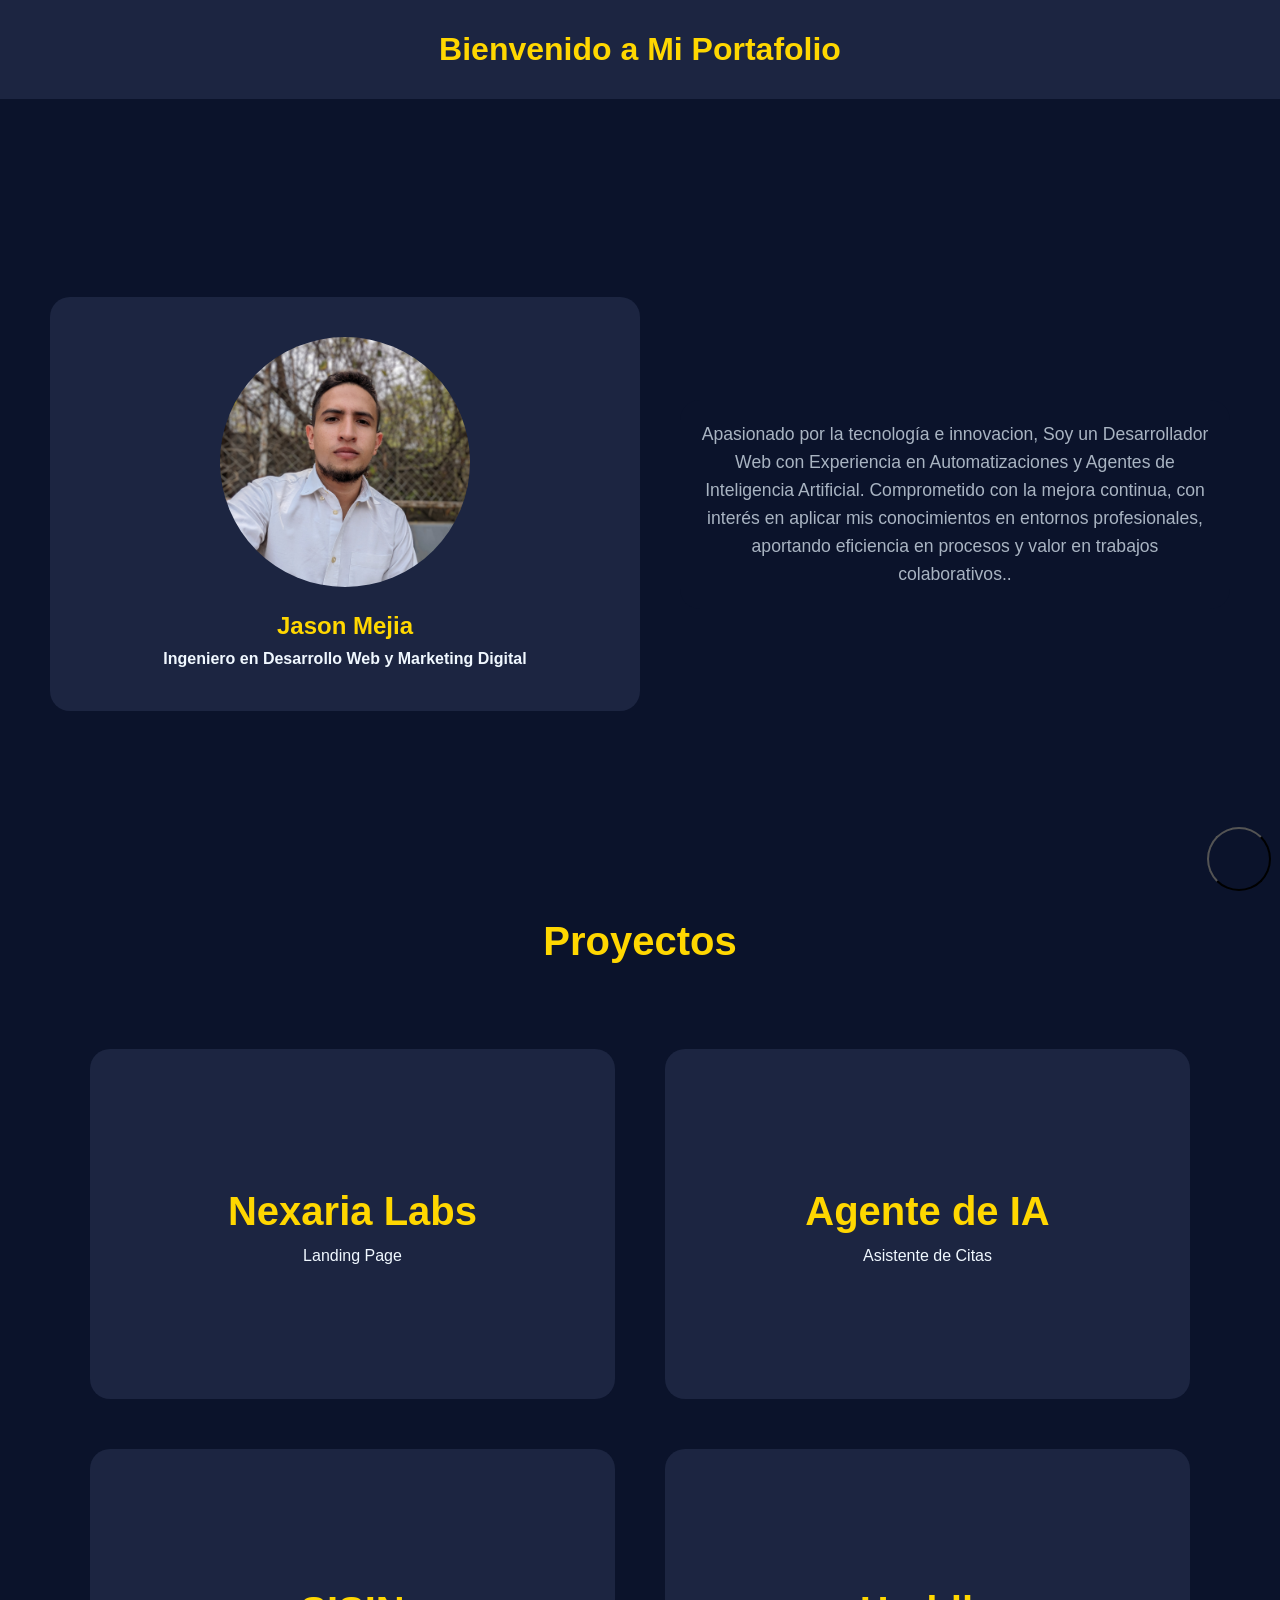
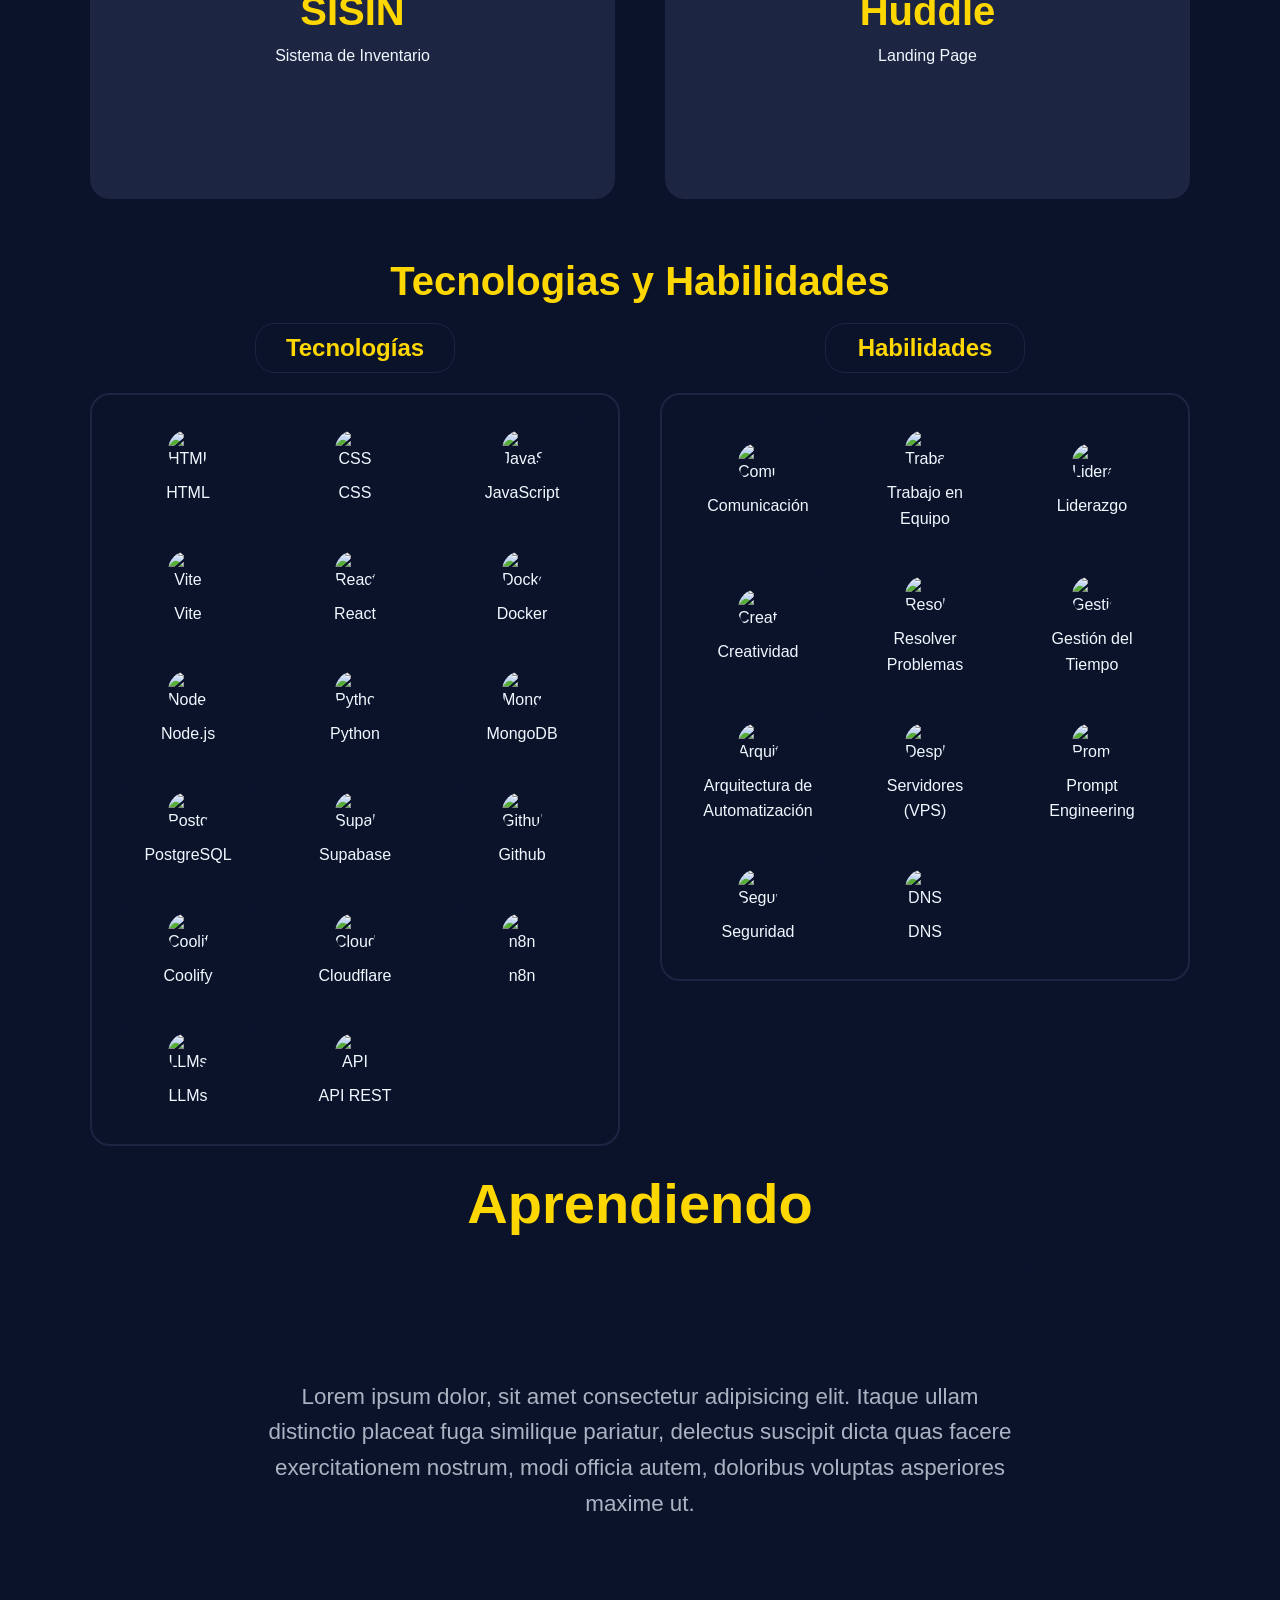
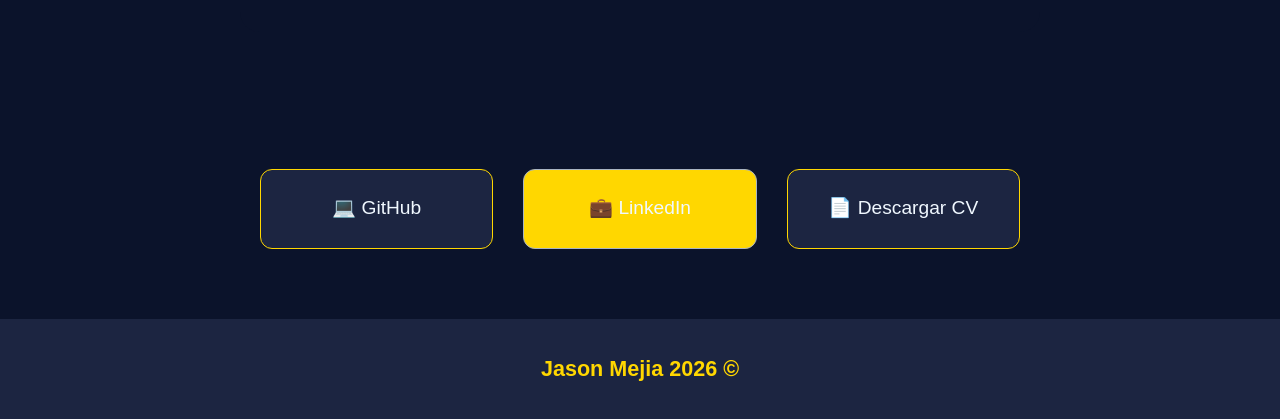
==== index.html @ f4e6787d "Cards" ====
<!DOCTYPE html>
<html lang="en">

<head>
  <meta charset="UTF-8">
  <meta name="viewport" content="width=device-width, initial-scale=1.0">
  <link rel="stylesheet" href="css/estilos.css">
  <link rel="stylesheet" href="https://cdnjs.cloudflare.com/ajax/libs/hamburgers/1.2.1/hamburgers.css">
  <title>Portafolio</title>
</head>

<body>
  <div id="Seccion1" class="Seccion">
    <header class="header">
      <h1>Bienvenido a Mi Portafolio</h1>
    </header>


    <button class="panel-btn hamburger hamburger--vortex" type="button">
      <span class="hamburger-box">
        <span class="hamburger-inner"></span>
      </span>
    </button>

    <aside class="panel">
      <nav class="menu">
        <a href="#Seccion1">Home</a>
        <a href="#Seccion2">Proyectos</a>
        <a href="#Seccion3">Tecnologias y Habilidades</a>
        <a href="#Seccion4">Contacto</a>
      </nav>
    </aside>

    <div id="Seccion1" class="Conoceme Seccion">

      <div class="cardAboutme nombre">
        <img class="img" src="./Imagenes/Yo.jpg" alt="">
        <h2>Jason Mejia</h2>
        <h4>Ingeniero en Desarrollo Web y Marketing Digital</h4>
      </div>

      <div class="parrafo cardAboutme">
        <div>
          <p>Apasionado por la tecnología e innovacion, Soy un Desarrollador Web con Experiencia
            en Automatizaciones y Agentes de Inteligencia Artificial. Comprometido con la mejora
            continua, con interés en aplicar mis conocimientos en entornos profesionales,
            aportando eficiencia en procesos y valor en trabajos colaborativos..</p>
        </div>
      </div>
    </div>

    <div id="Seccion2" class="Seccion">
      <h1 class="tituloProyectos">Proyectos</h1>
      <br>
      <section class="Proyectos">
        <div class="cards">
          <div class="card-inner">
            <div class="card-front">
              <h2>Nexaria Labs</h2>
              <p>Landing Page</p>
            </div>
            <div class="card-back">
              <h3>Tecnologias Utilizadas</h3>
              <ul class="tech-list">
                <li>Vite</li>
                <li>React</li>
                <li>TypeScript</li>
                <li>Tailwind CSS</li>
                <li>Framer Motion</li>
                <li>Lucide React</li>
              </ul>
              <div class="card-links">
                <a href="https://github.com/JsonStev/NexariaWeb" target="_blank" class="btn-git">Ver en Github</a>
                <a href="https://nexarialabs.com/" target="_blank" class="btn-sitio">Ver Web</a>
              </div>
            </div>
          </div>
        </div>

        <div class="cards">
          <div class="card-inner">
            <div class="card-front">
              <h2>Agente de IA</h2>
              <p>Asistente de Citas</p>
            </div>
            <div class="card-back">
              <h3>Tecnologias Utilizadas</h3>
              <ul class="tech-list">
                <li>n8n</li>
                <li>LLMs</li>
                <li>WhatsApp API</li>
                <li>Supabase/PostgreSQL</li>
                <li>Google APIs(Integraciones)</li>
              </ul>
              <div class="card-links">
                <a href="https://wa.me/50588684946" target="_blank" class="btn-git">Hablar con Agente</a>
              </div>
            </div>
          </div>
        </div>

        <div class="cards">
          <div class="card-inner">
            <div class="card-front">
              <h2>SISIN</h2>
              <p>Sistema de Inventario</p>
            </div>
            <div class="card-back">
              <h3>Tecnologias Utilizadas</h3>
              <ul class="tech-list">
                <li>MongoDB</li>
                <li>Express</li>
              </ul>
              <div class="card-links">
                <a href="#" target="_blank" class="btn-git">Git</a>
                <a href="#" target="_blank" class="btn-sitio">Sitio</a>
              </div>
            </div>
          </div>
        </div>

        <div class="cards">
          <div class="card-inner">
            <div class="card-front">
              <h2>Huddle</h2>
              <p>Landing Page</p>
            </div>
            <div class="card-back">
              <h3>Tecnologias Utilizadas</h3>
              <ul class="tech-list">
                <li>HTML</li>
                <li>CSS</li>
                <li>JavaScript</li>
              </ul>
              <div class="card-links">
                <a href="./NexariaLabs.html" target="_blank" class="btn-git">Github</a>
              </div>
            </div>
          </div>
        </div>
      </section>
    </div>


    <div id="Seccion3" class="Seccion">
      <h2 class="tituloSkills">Tecnologias y Habilidades</h2>

      <div class="Skills">
        <section>
          <h2 class="Sub">Tecnologías</h2>
          <div class="section">
            <figure class="card"><img src="https://cdn.jsdelivr.net/gh/devicons/devicon/icons/html5/html5-original.svg"
                alt="HTML">
              <figcaption>HTML</figcaption>
            </figure>
            <figure class="card"><img src="https://cdn.jsdelivr.net/gh/devicons/devicon/icons/css3/css3-original.svg"
                alt="CSS">
              <figcaption>CSS</figcaption>
            </figure>
            <figure class="card"><img
                src="https://cdn.jsdelivr.net/gh/devicons/devicon/icons/javascript/javascript-original.svg"
                alt="JavaScript">
              <figcaption>JavaScript</figcaption>
            </figure>
            <figure class="card"><img src="https://cdn.jsdelivr.net/gh/devicons/devicon/icons/vite/vite-original.svg"
                alt="Vite">
              <figcaption>Vite</figcaption>
            </figure>
            <figure class="card"><img src="https://cdn.jsdelivr.net/gh/devicons/devicon/icons/react/react-original.svg"
                alt="React">
              <figcaption>React</figcaption>
            </figure>
            <figure class="card"><img
                src="https://cdn.jsdelivr.net/gh/devicons/devicon/icons/docker/docker-original.svg" alt="Docker">
              <figcaption>Docker</figcaption>
            </figure>
            <figure class="card"><img
                src="https://cdn.jsdelivr.net/gh/devicons/devicon/icons/nodejs/nodejs-original.svg" alt="Node.js">
              <figcaption>Node.js</figcaption>
            </figure>
            <figure class="card"><img
                src="https://cdn.jsdelivr.net/gh/devicons/devicon/icons/python/python-original.svg" alt="Python">
              <figcaption>Python</figcaption>
            </figure>
            <figure class="card"><img
                src="https://cdn.jsdelivr.net/gh/devicons/devicon/icons/mongodb/mongodb-original.svg" alt="MongoDB">
              <figcaption>MongoDB</figcaption>
            </figure>
            <figure class="card"><img
                src="https://cdn.jsdelivr.net/gh/devicons/devicon/icons/postgresql/postgresql-original.svg"
                alt="PostgreSQL">
              <figcaption>PostgreSQL</figcaption>
            </figure>
            <figure class="card"><img
                src="https://cdn.jsdelivr.net/gh/devicons/devicon/icons/supabase/supabase-original.svg" alt="Supabase">
              <figcaption>Supabase</figcaption>
            </figure>
            <figure class="card"><img
                src="https://cdn.jsdelivr.net/gh/devicons/devicon/icons/github/github-original.svg" alt="Github">
              <figcaption>Github</figcaption>
            </figure>
            <figure class="card">
              <img src="https://cdn.simpleicons.org/coolify/7B35EC" alt="Coolify">
              <figcaption>Coolify</figcaption>
            </figure>
            <figure class="card"><img
                src="https://cdn.jsdelivr.net/gh/devicons/devicon/icons/cloudflare/cloudflare-original.svg"
                alt="Cloudflare">
              <figcaption>Cloudflare</figcaption>
            </figure>
            <figure class="card">
              <img src="https://cdn.simpleicons.org/n8n/EA4335" alt="n8n">
              <figcaption>n8n</figcaption>
            </figure>
            <figure class="card">
              <img src="https://api.iconify.design/logos:openai-icon.svg" alt="LLMs">
              <figcaption>LLMs</figcaption>
            </figure>
            <figure class="card">
              <img src="https://img.icons8.com/color/96/api-settings.png" alt="API REST">
              <figcaption>API REST</figcaption>
            </figure>
          </div>
        </section>

        <section>
          <h2 class="Subhab">Habilidades</h2>
          <div class="section">
            <figure class="card"><img src="https://cdn-icons-png.flaticon.com/512/3135/3135715.png" alt="Comunicación">
              <figcaption>Comunicación</figcaption>
            </figure>
            <figure class="card"><img src="https://cdn-icons-png.flaticon.com/512/1048/1048953.png"
                alt="Trabajo en equipo">
              <figcaption>Trabajo en Equipo</figcaption>
            </figure>
            <figure class="card"><img src="https://cdn-icons-png.flaticon.com/512/1995/1995574.png" alt="Liderazgo">
              <figcaption>Liderazgo</figcaption>
            </figure>
            <figure class="card"><img src="https://cdn-icons-png.flaticon.com/512/2920/2920244.png" alt="Creatividad">
              <figcaption>Creatividad</figcaption>
            </figure>
            <figure class="card"><img src="https://cdn-icons-png.flaticon.com/512/1357/1357612.png"
                alt="Resolución de problemas">
              <figcaption>Resolver Problemas</figcaption>
            </figure>
            <figure class="card"><img src="https://cdn-icons-png.flaticon.com/512/4341/4341139.png"
                alt="Gestión del tiempo">
              <figcaption>Gestión del Tiempo</figcaption>
            </figure>
            <figure class="card">
              <img src="https://api.iconify.design/fluent-emoji:robot.svg" alt="Arquitectura de Automatización">
              <figcaption>Arquitectura de Automatización</figcaption>
            </figure>
            <figure class="card">
              <img src="https://api.iconify.design/fluent-emoji:desktop-computer.svg"
                alt="Despliegue en Servidores (VPS)">
              <figcaption>Servidores (VPS)</figcaption>
            </figure>
            <figure class="card">
              <img src="https://api.iconify.design/fluent-emoji:brain.svg" alt="Prompt Engineering">
              <figcaption>Prompt Engineering</figcaption>
            </figure>
            <figure class="card">
              <img src="https://api.iconify.design/fluent-emoji:shield.svg" alt="Seguridad">
              <figcaption>Seguridad</figcaption>
            </figure>
            <figure class="card">
              <img src="https://api.iconify.design/fluent-emoji:globe-with-meridians.svg" alt="DNS">
              <figcaption>DNS</figcaption>
            </figure>
          </div>
        </section>
      </div>
    </div>

    <div id="Seccion4" class="Seccion Contacto">
      <h2 class="titulo">Aprendiendo</h2>
      <p class="parrafo cardAboutme">Lorem ipsum dolor, sit amet consectetur adipisicing elit. Itaque ullam distinctio
        placeat fuga similique pariatur, delectus suscipit dicta quas facere exercitationem nostrum, modi officia autem,
        doloribus voluptas asperiores maxime ut.</p>
      <br>
      <br>
      <br>
      <div class="contact-grid">
        <a href="https://github.com/JsonStev" target="_blank" class="contact-item github">💻 GitHub</a>
        <a href="https://www.linkedin.com/in/tuusuario/" target="_blank" class="contact-item linkedin">💼 LinkedIn</a>
        <a href="./Jason Mejia CV.pdf" download class="contact-item cv">📄 Descargar CV</a>
      </div>
    </div>
    <footer class="footer">
      <h2>Jason Mejia 2026 ©</h2>
    </footer>

    <script type="module" src="Scripts/index.js"></script>
</body>

</html>
---- css/estilos.css ----
* {
    margin: 0;
    padding: 0;
    box-sizing: border-box;
}

:root {
    --mainColor: #0B132B;
    --secondColor: #1C2541;
    --btnatitlesColor: #FFD700;
    --maintextColor: #F0F8FF;
    --secondtextColor: #A9B4C2;
    scroll-behavior: smooth;
}

.img {
    max-width: 100%;
    height: auto;
}

body {
    font-family: Arial, sans-serif;
    line-height: 1.6;
    background-color: var(--mainColor);
    display: flex;
    flex-direction: column;
}

.header {
    position: sticky;
    padding: 1.5em;
    z-index: 997;
    background-color: var(--secondColor);
}

.header h1 {
    text-align: center;
    text-decoration: none;
    color: var(--btnatitlesColor);
}

.Seccion {
    min-height: 100vh;
}

.Container {
    flex: 1;
    display: grid;
    padding: 1rem;
    grid-template-areas:
        "Ask Ask"
        "Opc1 Opc2";
    gap: 0.5rem;
    min-height: 90vh;
}

.Ask {
    grid-area: Ask;
    background: var(--btnatitlesColor);
}

.Opc1 {
    grid-area: Opc1;
    background: var(--secondtextColor);
}

.Opc2 {
    grid-area: Opc2;
    background: var(--secondColor);
}

.panel {
    position: fixed;
    z-index: 998;
    top: 0;
    bottom: 0;
    right: 0;
    left: 0;
    width: 100%;
    overflow-y: auto;
    background-color: var(--Very-Dark-Cyan);
    transition: transform .3s ease;
    transform: translate(0, -100%);
    opacity: 0;
    visibility: hidden;
    min-height: 100vh;
}

.panel.is-active {
    transform: translate(0, 0);
    opacity: 1;
    visibility: visible;
}

.panel-btn {
    position: fixed;
    z-index: 999;
    bottom: 1vh;
    right: 1vh;
    width: 4rem;
    height: 4rem;
    border-radius: 50%;
    padding: 0;
    display: flex;
    justify-content: center;
    align-items: center;
    background-color: var(--Very-Dark-Gray);
}

.menu {
    width: inherit;
    display: flex;
    flex-direction: column;
    justify-content: space-between;
    align-items: center;
    text-align: center;
    background-color: var(--secondColor);
    min-height: 100vh;
}

.menu a {
    padding: 1em;
    margin: 1.39em;
    width: inherit;
    display: block;
    font-size: 1.9rem;
    text-decoration: none;
    color: var(--btnatitlesColor);
    transition: transform 0.3s ease;
}

.menu a:hover {
    font-weight: bold;
    color: var(--secondtextColor);
    background-color: var(--main-modal-color);
    transform: 0.3s ease;
}

/* About Me */

.Conoceme {
    background-color: var(--mainColor);
}

.tituloAboutme {
    text-align: center;
    color: var(--btnatitlesColor);
    font-size: 2.5rem;
}

.cardAboutme h2 {
    color: var(--btnatitlesColor);
}

.cardAboutme {
    display: flex;
    flex-direction: column;
    align-items: center;
    text-align: center;
    justify-content: center;
    transition: transform 0.3s ease, box-shadow 0.3s ease;
    border-radius: 20px;
    margin: 30px;
    padding: 20px;
    background-color: var(--secondColor);
    color: var(--maintextColor);
}

.cardAboutme img {
    width: 150px;
    height: 150px;
    border-radius: 50%;
    margin-bottom: 15px;
    object-fit: cover;
    display: block;
}

.cardAboutme:hover {
    transform: translateY(-8px);
    box-shadow: 0 8px 20px rgba(255, 255, 255, 0.2);
}

.parrafo {
    color: var(--secondtextColor);
    background-color: var(--mainColor);
}

/* Aboute Me */

/* Proyectos */

.tituloProyectos {
    text-align: center;
    color: var(--btnatitlesColor);
    font-size: 2.5rem;
}

.Proyectos {
    display: flex;
    flex-direction: column;
    gap: 30px;
    padding: 20px;
    max-width: 1200px;
    margin: 0 auto;
}

.cards {
    background-color: transparent;
    perspective: 1000px;
    margin: 0;
    height: 300px;
    width: 100%;
    border-radius: 20px;
    transition: transform 0.3s ease, box-shadow 0.3s ease;
}

.card-inner {
    position: relative;
    width: 100%;
    height: 100%;
    text-align: center;
    transition: transform 0.8s;
    transform-style: preserve-3d;
    cursor: pointer;
}

.card-inner.is-flipped {
    transform: rotateY(180deg);
}

.card-front,
.card-back {
    position: absolute;
    top: 0;
    left: 0;
    width: 100%;
    height: 100%;
    -webkit-backface-visibility: hidden;
    backface-visibility: hidden;
    display: flex;
    flex-direction: column;
    align-items: center;
    justify-content: center;
    border-radius: 20px;
    background-color: var(--secondColor);
    color: var(--maintextColor);
    padding: 15px;
    transition: box-shadow 0.3s ease;
    overflow-y: auto;
}

.card-back::-webkit-scrollbar {
    width: 5px;
}

.card-back::-webkit-scrollbar-thumb {
    background: var(--btnatitlesColor);
    border-radius: 5px;
}

.card-front {
    z-index: 2;
}

.card-back {
    transform: rotateY(180deg);
    font-size: 1.3rem;
}

.card-front h2 {
    color: var(--btnatitlesColor);
    font-size: 2.5rem;
}

.card-back h3 {
    color: var(--btnatitlesColor);
}

.cards a {
    text-decoration: none;
    color: var(--btnatitlesColor);
}

.tech-list {
    list-style: none;
    padding: 0;
    margin: 10px 0;
}

.tech-list li {
    margin: 3px 0;
    font-size: 1.1rem;
    color: var(--secondtextColor);
}

.card-links {
    display: flex;
    flex-wrap: wrap;
    justify-content: center;
    gap: 10px;
    margin-top: 10px;
}

.card-links a {
    padding: 6px 12px;
    font-size: 1rem;
    border: 1px solid var(--btnatitlesColor);
    border-radius: 20px;
    transition: background-color 0.3s;
}

.card-links a:hover {
    background-color: var(--btnatitlesColor);
    color: var(--mainColor);
}

.cards:hover {
    transform: translateY(-8px);
    box-shadow: 0 8px 20px rgba(255, 255, 255, 0.2);
}

/* Skills*/

.Skills {
    min-height: auto;
    flex-direction: column;
    justify-content: center;
    gap: 30px;

}

.tituloSkills {
    text-align: center;
    color: var(--btnatitlesColor);
    font-size: 2.5rem;
}

.section {
    display: grid;
    grid-template-columns: repeat(2, 1fr);
    margin-top: 20px;
    border: 2px solid var(--secondColor);
    border-radius: 20px;
    padding: 5px;
    margin: 10px;
    background-color: var(--mainColor);
}

.card {
    display: flex;
    flex-direction: column;
    align-items: center;
    justify-content: center;
    padding: 10px;
    margin: 5px;
    border-radius: 20px;
    transition: transform 0.3s ease, box-shadow 0.3s ease;
    text-align: center;
    background-color: var(--mainColor);
    color: var(--maintextColor);
}

.card h4 {
    color: var(--maintextColor);
}

.card a {
    text-decoration: none;
}

.card:hover {
    transform: translateY(-8px);
    box-shadow: 0 8px 20px rgba(255, 255, 255, 0.2);
}

.card img {
    width: 40px;
    height: 40px;
    border-radius: 50%;
    margin-bottom: 10px;
    object-fit: cover;
}

.card span {
    font-size: 1.1rem;
    font-weight: 500;
}

.Sub {
    margin-left: auto;
    margin-right: auto;
    margin-top: 10px;
    margin-bottom: 10px;
    border: 1px solid var(--secondColor);
    transition: transform 0.3s ease, box-shadow 0.3s ease;
    width: 200px;
    padding: 5px;
    border-radius: 20px;
    text-align: center;
    background-color: var(--mainColor);
    color: var(--btnatitlesColor);
}

.Sub:hover {
    transform: translateX(-8px);
    box-shadow: 0 8px 20px rgba(255, 255, 255, 0.2);
}

.Subhab {
    margin-left: auto;
    margin-right: auto;
    margin-top: 10px;
    margin-bottom: 10px;
    border: 1px solid var(--secondColor);
    transition: transform 0.3s ease, box-shadow 0.3s ease;
    width: 200px;
    padding: 5px;
    border-radius: 20px;
    text-align: center;
    background-color: var(--mainColor);
    color: var(--btnatitlesColor);
}

.Subhab:hover {
    transform: translateX(+8px);
    box-shadow: 0 8px 20px rgba(255, 255, 255, 0.2);
}

/* Contacto */

.Contacto {
    min-height: 80vh;
}

.titulo {
    color: var(--btnatitlesColor);
    text-align: center;
    font-size: 2.5rem;
    margin-top: 10px;
}

.tituloContacto {
    color: var(--btnatitlesColor);
    text-align: end;
    font-size: 2.5rem;
    margin-right: 50px;
}

.contact-grid {
    display: grid;
    grid-template-columns: 1fr;
    gap: 25px;
    width: 100%;
    max-width: 800px;
    margin-right: auto;
    margin-left: auto;
}

.contact-item {
    display: flex;
    align-items: center;
    justify-content: center;
    height: 90px;
    border: 1px solid var(--btnatitlesColor);
    border-radius: 12px;
    color: #fff;
    font-size: 1.2rem;
    font-weight: 500;
    text-decoration: none;
    transition: transform 0.3s ease, box-shadow 0.3s ease;
    margin-right: auto;
    margin-left: auto;
}

.contact-item:hover {
    transform: translateY(-5px);
    box-shadow: 0 8px 15px rgba(255, 255, 255, 0.2);
}

/* Tamaños intercalados */

.gmail {
    background-color: var(--secondColor);
    width: 90%;
    height: 100px;
    color: var(--maintextColor);
}

.github {
    background-color: var(--secondColor);
    width: 80%;
    height: 90px;
    color: var(--maintextColor);
    border: 1px solid var(--btnatitlesColor);
}

.linkedin {
    background-color: var(--btnatitlesColor);
    width: 70%;
    height: 80px;
    color: var(--maintextColor);
    border: 1px solid var(--secondtextColor);
}

.cv {
    background-color: var(--secondColor);
    width: 85%;
    height: 100px;
    color: var(--maintextColor);
}

footer {
    display: flex;
    margin-top: 50px;
    font-size: 0.9rem;
    background-color: var(--secondColor);
    color: var(--btnatitlesColor);
    text-align: center;
    height: 100px;
    align-items: center;
    justify-content: center;
}

/* Inicio de Nexaria Labs */
.proyecto-container {
    max-width: 1000px;
    margin: 0 auto;
    padding: 40px 20px;
    color: var(--maintextColor);
}

.btn-volver {
    display: inline-block;
    margin-bottom: 30px;
    color: var(--btnatitlesColor);
    text-decoration: none;
    border: 1px solid var(--btnatitlesColor);
    padding: 8px 20px;
    border-radius: 20px;
    font-size: 1rem;
    transition: background-color 0.3s, color 0.3s;
}

.btn-volver-container {
    text-align: left;
}

.btn-proyecto {
    padding: 10px 25px !important;
    font-size: 1.1rem !important;
    text-decoration: none !important;
    color: var(--btnatitlesColor) !important;
}

.btn-proyecto:hover {
    background-color: var(--btnatitlesColor);
    color: var(--mainColor) !important;
}

.btn-volver:hover {
    background-color: var(--btnatitlesColor);
    color: var(--mainColor);
}

.hero-titulo {
    color: var(--btnatitlesColor);
    font-size: 3.5rem;
    text-align: center;
    margin-bottom: 10px;
}

.hero-centrado {
    text-align: center;
}

.hero-subtitulo {
    color: var(--secondtextColor);
    text-align: center;
    margin-bottom: 30px;
    font-size: 1.2rem;
    max-width: 800px;
    margin-left: auto;
    margin-right: auto;
}

.tags-container {
    display: flex;
    flex-wrap: wrap;
    justify-content: center;
    gap: 15px;
    margin-bottom: 40px;
}

.tags-container span {
    background-color: var(--secondColor);
    padding: 8px 20px;
    border-radius: 20px;
    border: 1px solid var(--btnatitlesColor);
    font-size: 0.95rem;
    color: var(--btnatitlesColor);
}

.proyecto-seccion {
    background-color: var(--secondColor);
    border-radius: 20px;
    padding: 40px;
    margin-bottom: 30px;
    box-shadow: 0 4px 15px rgba(0, 0, 0, 0.1);
}

.proyecto-seccion h2 {
    color: var(--btnatitlesColor);
    margin-bottom: 20px;
    font-size: 2rem;
}

.proyecto-seccion p {
    color: var(--secondtextColor);
    margin-bottom: 20px;
    line-height: 1.8;
    font-size: 1.1rem;
}

.proyecto-seccion ul {
    color: var(--secondtextColor);
    margin-left: 20px;
    margin-bottom: 20px;
    font-size: 1.1rem;
    line-height: 1.8;
}

.proyecto-seccion li {
    margin-bottom: 15px;
}

.proyecto-seccion li strong,
.use-case-card strong {
    color: var(--maintextColor);
}

.use-case-grid {
    display: grid;
    grid-template-columns: 1fr;
    gap: 25px;
    margin-top: 30px;
}

@media(min-width: 768px) {
    .use-case-grid {
        grid-template-columns: 1fr 1fr;
    }
}

.use-case-card {
    background-color: var(--mainColor);
    padding: 30px;
    border-radius: 20px;
    border: 1px solid var(--secondColor);
    transition: transform 0.3s ease, box-shadow 0.3s ease;
}

.use-case-card:hover {
    transform: translateY(-5px);
    box-shadow: 0 8px 20px rgba(255, 255, 255, 0.1);
}

.use-case-card h3 {
    color: var(--btnatitlesColor);
    margin-bottom: 15px;
    font-size: 1.3rem;
}

.use-case-text {
    margin-bottom: 0;
    font-size: 1rem;
}

hr {
    border: none;
    height: 1px;
    background-color: var(--secondtextColor);
    margin: 40px 0;
    opacity: 0.3;
}

/* Fin de Nexaria Labs */


@media (max-width: 678px) {
    h2 {
        font-size: 2rem;
    }

    .contact-item {
        font-size: 1rem;
        height: 80px;
    }

    .linkedin {
        width: 90%;
        margin-left: 30px;
    }

}

@media(min-width:768px) {
    .Conoceme {
        background-color: var(--mainColor);
        display: flex;
        flex-direction: row;
        justify-content: center;
        align-items: center;
        gap: 40px;
        min-height: 90vh;
        padding: 0 50px;
    }

    .cardAboutme {
        margin: 0;
        flex: 1;
        max-width: 650px;
        display: flex;
        flex-direction: column;
        align-items: center;
        text-align: center;
    }

    .cardAboutme.nombre {
        padding: 40px;
        background-color: var(--secondColor);
        border-radius: 20px;
    }

    .cardAboutme.nombre img {
        display: block;
        width: 250px;
        height: 250px;
        border-radius: 50%;
        margin-bottom: 20px;
        object-fit: cover;
    }

    .cardAboutme h2 {
        text-align: center;
    }

    .parrafo {
        padding: 20px;
        font-size: 1.1rem;
    }

    .Proyectos {
        display: grid;
        grid-template-columns: repeat(2, 1fr);
        gap: 50px;
        padding: 50px;
    }

    .cards {
        height: 350px;
        margin: 0;
    }

    .card-front,
    .card-back {
        padding: 20px 30px;
    }

    .tituloProyectos {
        text-align: center;
    }

    .Skills {
        display: flex;
        flex-direction: row;
        justify-content: center;
        gap: 40px;
        max-width: 1200px;
        margin: 0 auto;
        padding: 0 50px;
    }

    .Skills>section {
        flex: 1;
    }

    .section {
        display: grid;
        grid-template-columns: repeat(3, 1fr);
        margin: 20px 0 0 0;
        border: 2px solid var(--secondColor);
        border-radius: 20px;
        padding: 20px;
        background-color: var(--mainColor);
        gap: 15px;
    }

    .footer {
        margin-bottom: 0px;
    }

    .Contacto {
        display: flex;
        flex-direction: column;
        align-items: center;
        text-align: center;
    }

    .Contacto .titulo {
        font-size: 3.5rem;
        margin-bottom: 20px;
    }

    .Contacto .parrafo {
        font-size: 1.4rem;
        max-width: 800px;
        margin: 0 auto 40px auto;
    }

    .contact-grid {
        display: flex;
        flex-direction: row;
        justify-content: center;
        align-items: center;
        gap: 30px;
        padding: 20px;
        max-width: 800px;
        margin: 0 auto;
    }

    .contact-item {
        flex: 1;
        height: 80px;
        margin: 0;
        padding: 0;
        display: flex;
        justify-content: center;
        align-items: center;
        font-size: 1.2rem;
    }

    .gmail,
    .linkedin,
    .cv,
    .github {
        width: 100%;
        height: 80px;
    }
}
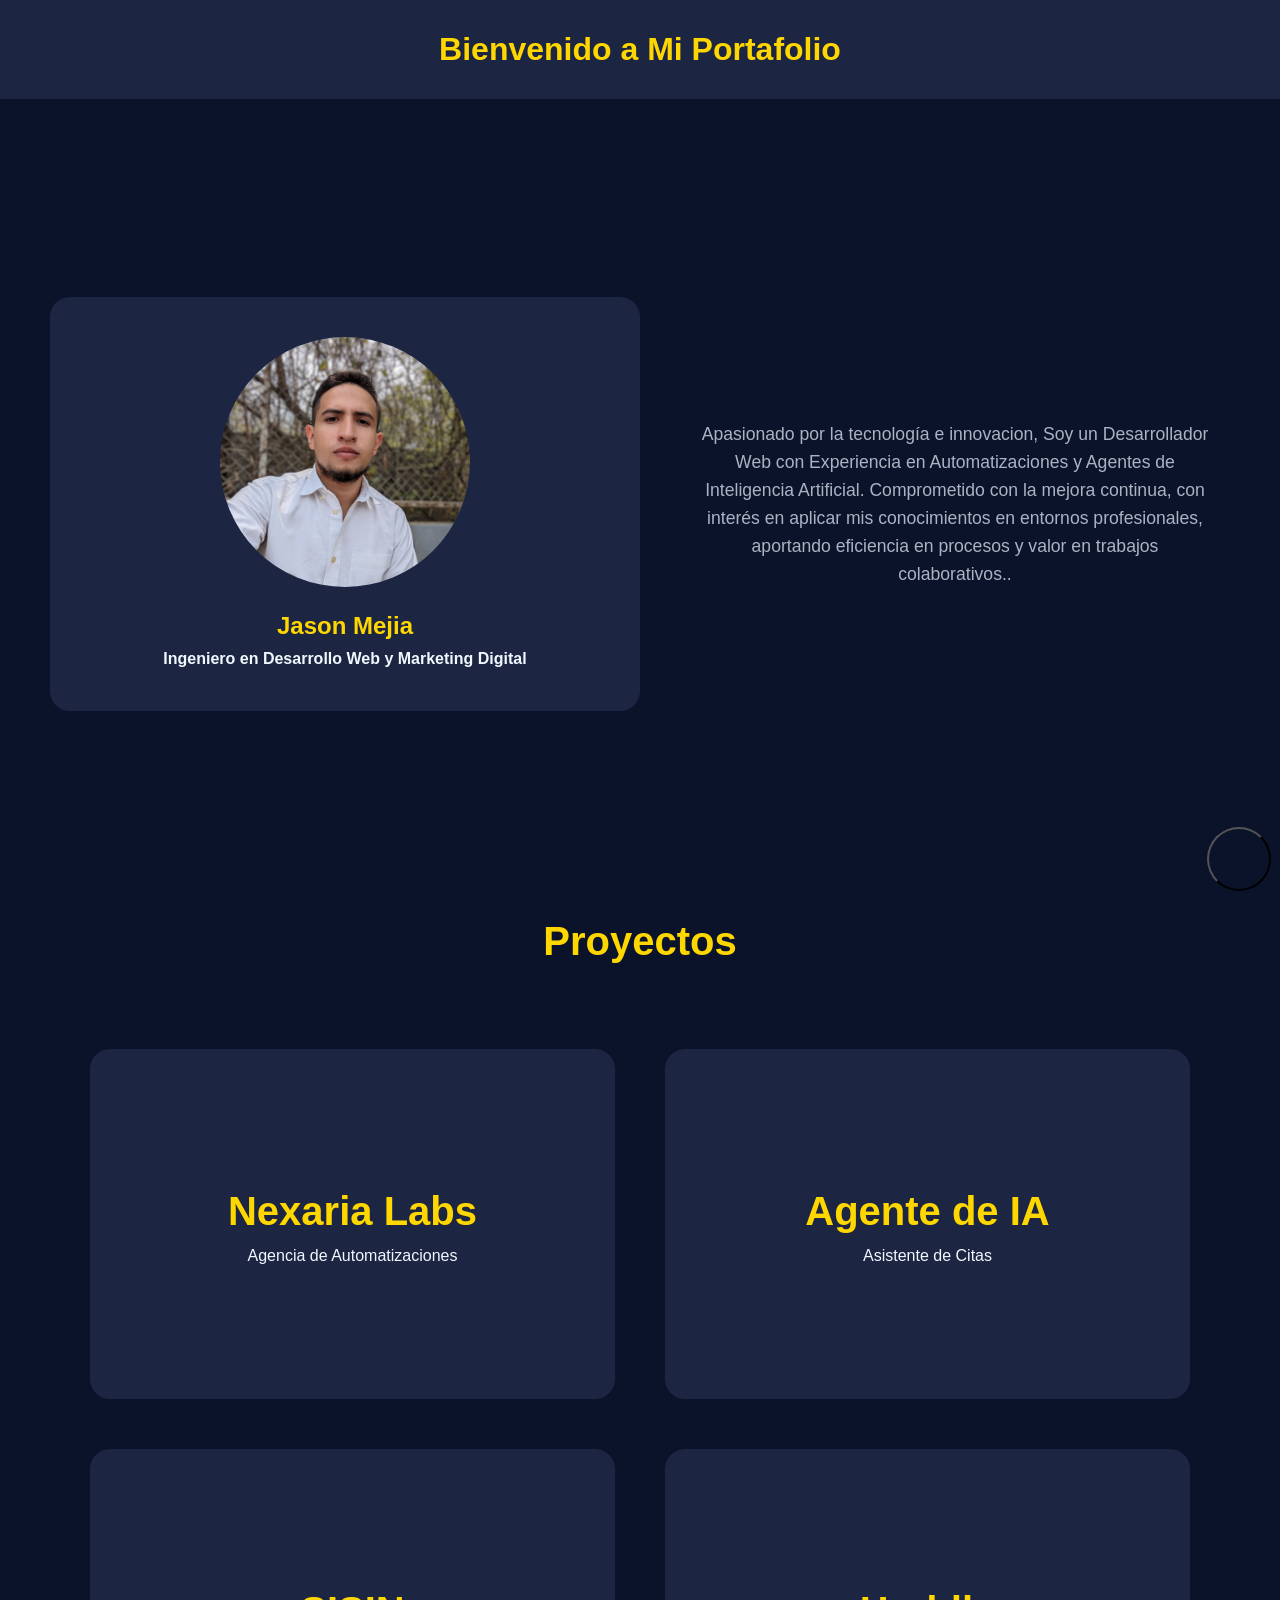
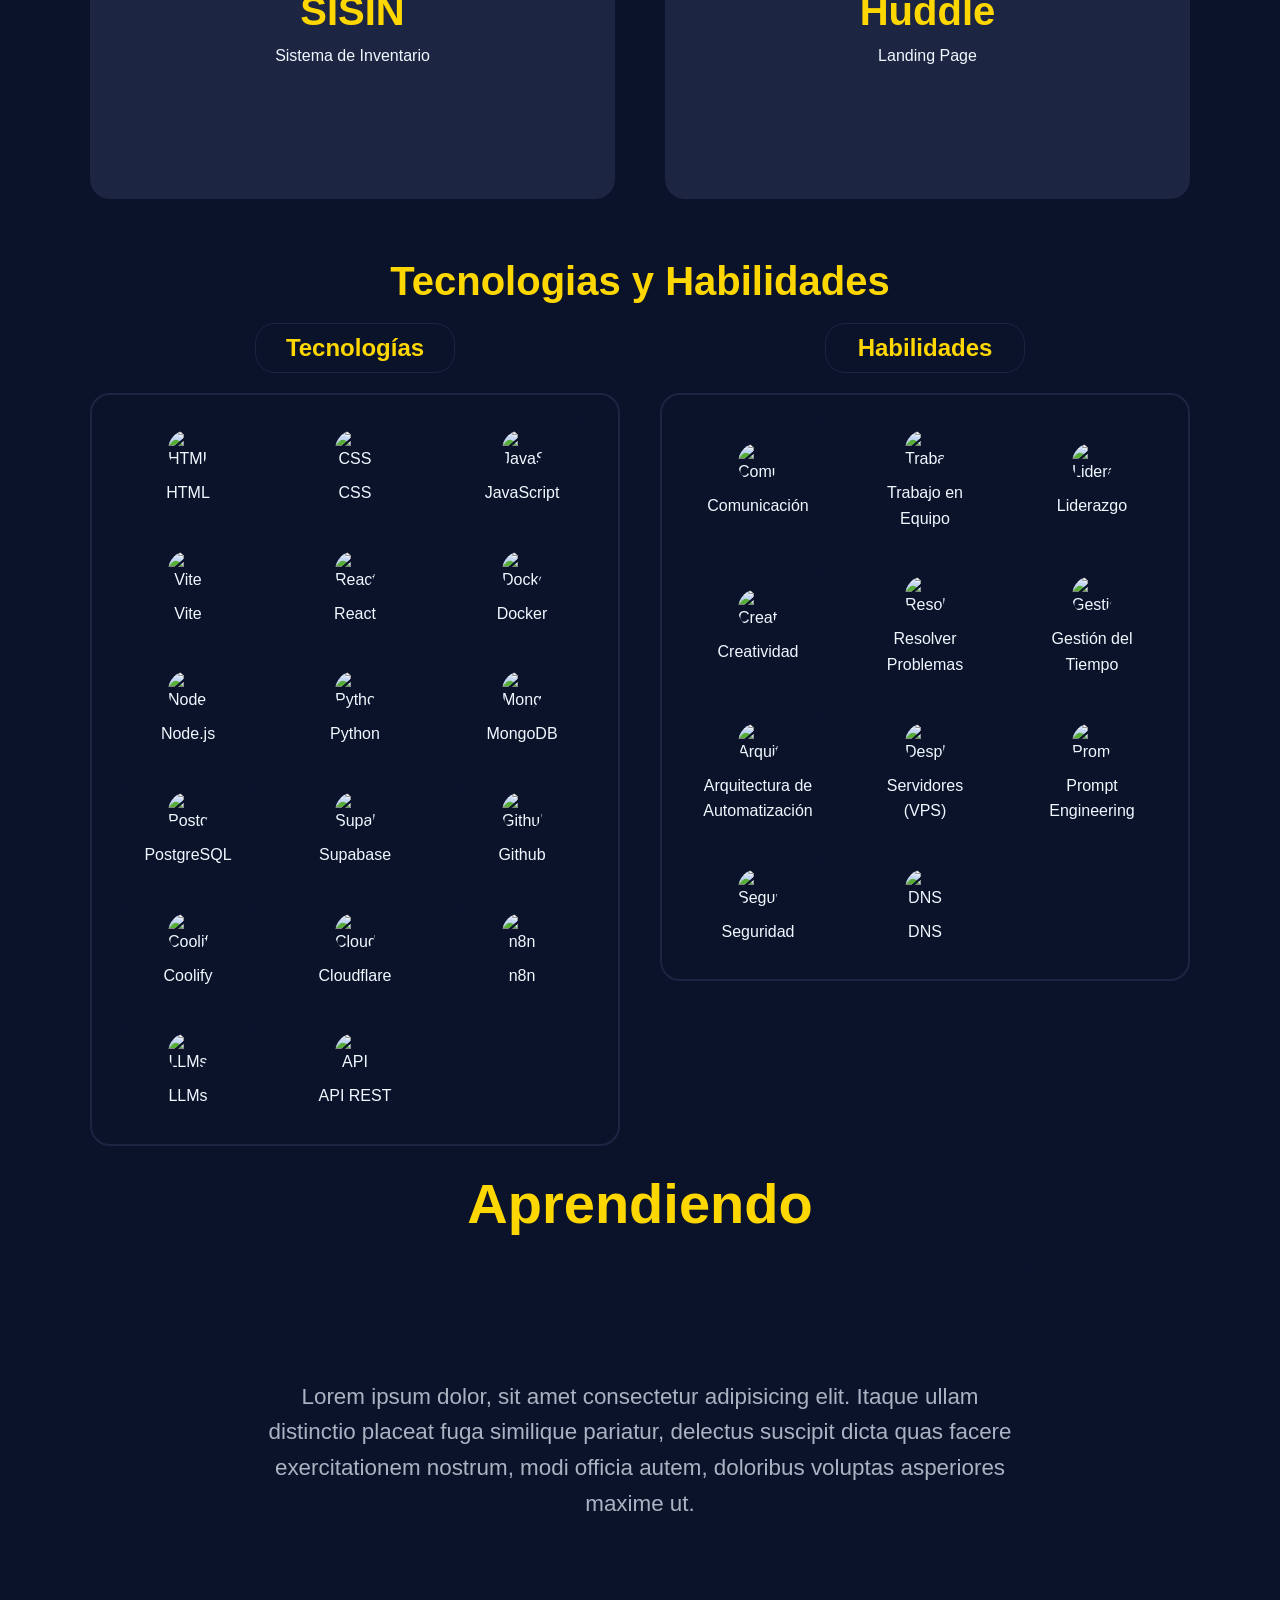
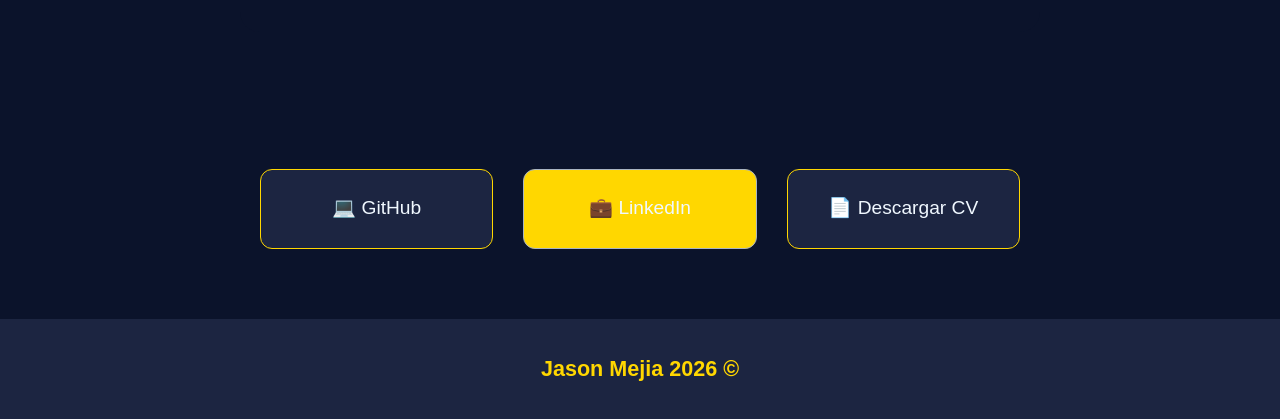
==== commit 1c3a3739: "Proyectos" ====
--- a/index.html
+++ b/index.html
@@ -57,7 +57,7 @@
           <div class="card-inner">
             <div class="card-front">
               <h2>Nexaria Labs</h2>
-              <p>Landing Page</p>
+              <p>Agencia de Automatizaciones</p>
             </div>
             <div class="card-back">
               <h3>Tecnologias Utilizadas</h3>
@@ -72,6 +72,7 @@
               <div class="card-links">
                 <a href="https://github.com/JsonStev/NexariaWeb" target="_blank" class="btn-git">Ver en Github</a>
                 <a href="https://nexarialabs.com/" target="_blank" class="btn-sitio">Ver Web</a>
+                <a href="./NexariaLabs.html" target="_blank" class="btn-git">Ver Mas</a>
               </div>
             </div>
           </div>
--- a/css/estilos.css
+++ b/css/estilos.css
@@ -289,7 +289,7 @@
 
 .tech-list li {
     margin: 3px 0;
-    font-size: 1.1rem;
+    font-size: 1.0rem;
     color: var(--secondtextColor);
 }
 
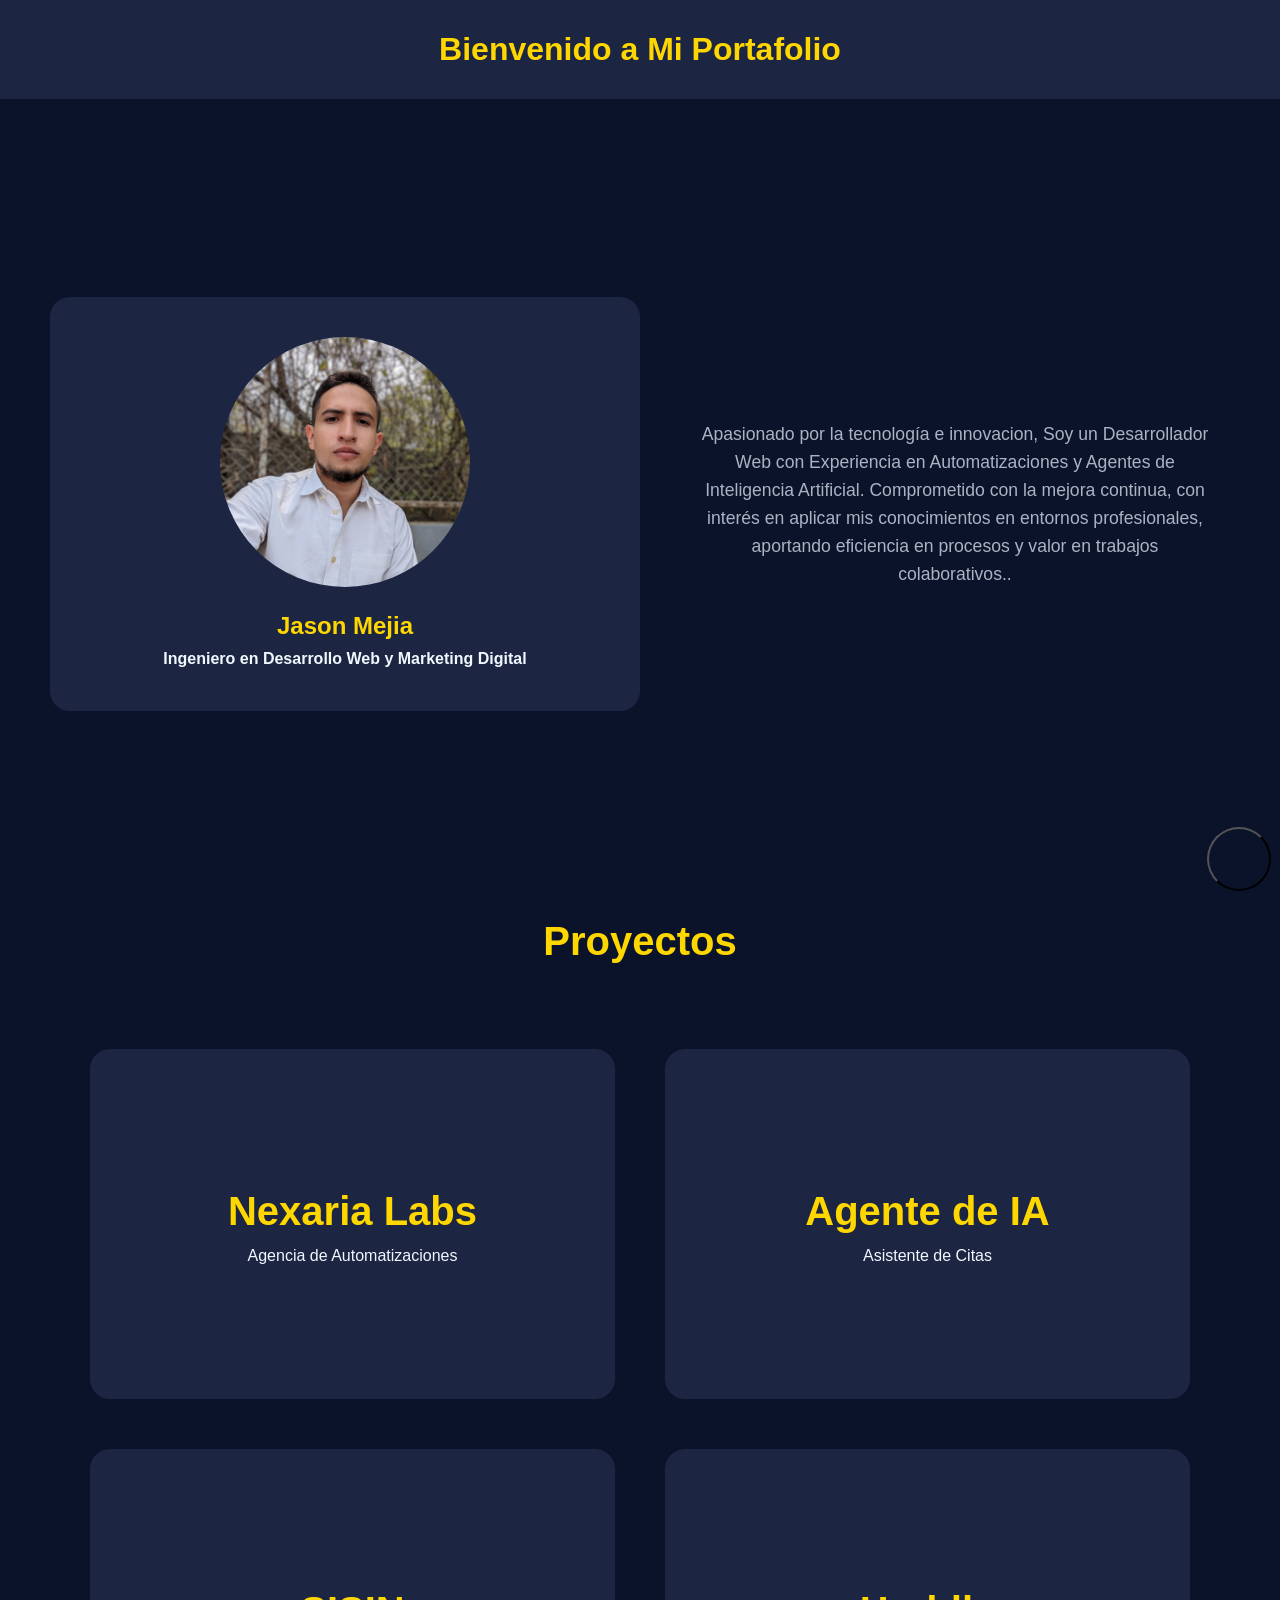
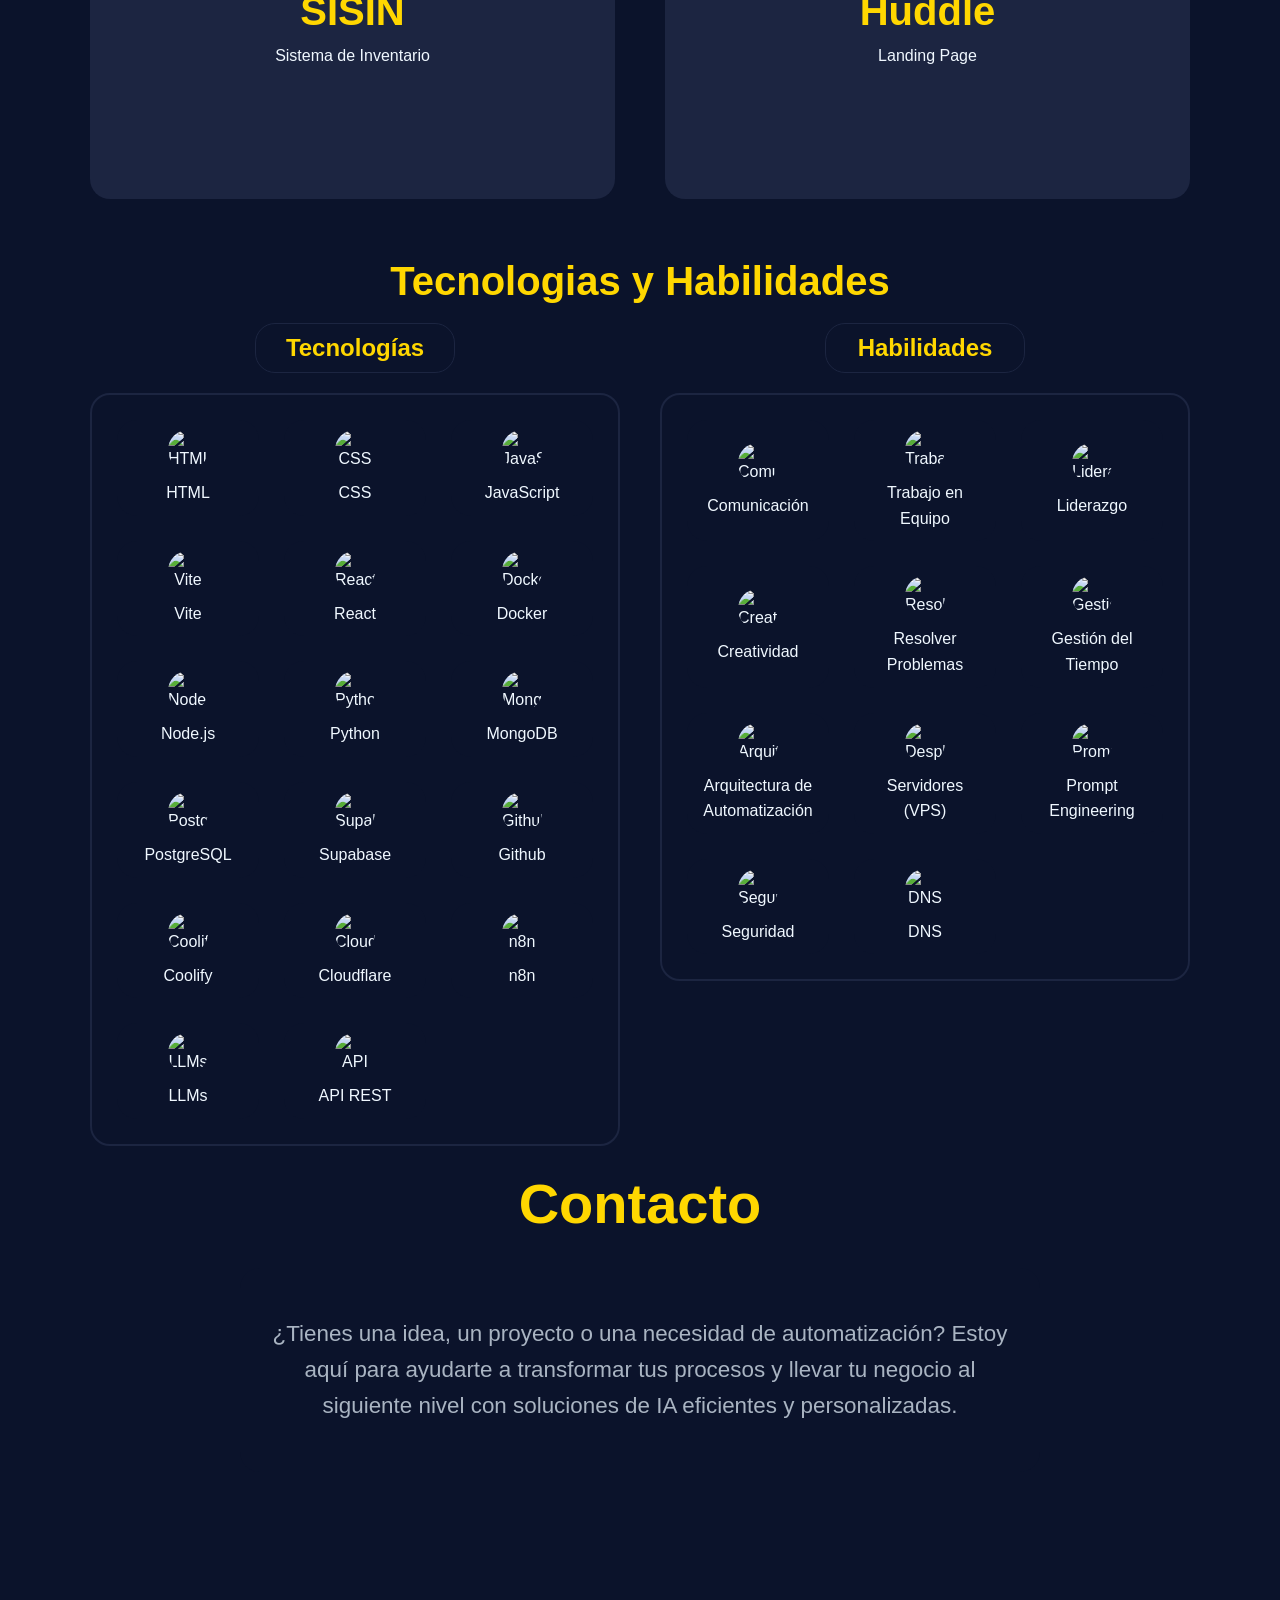
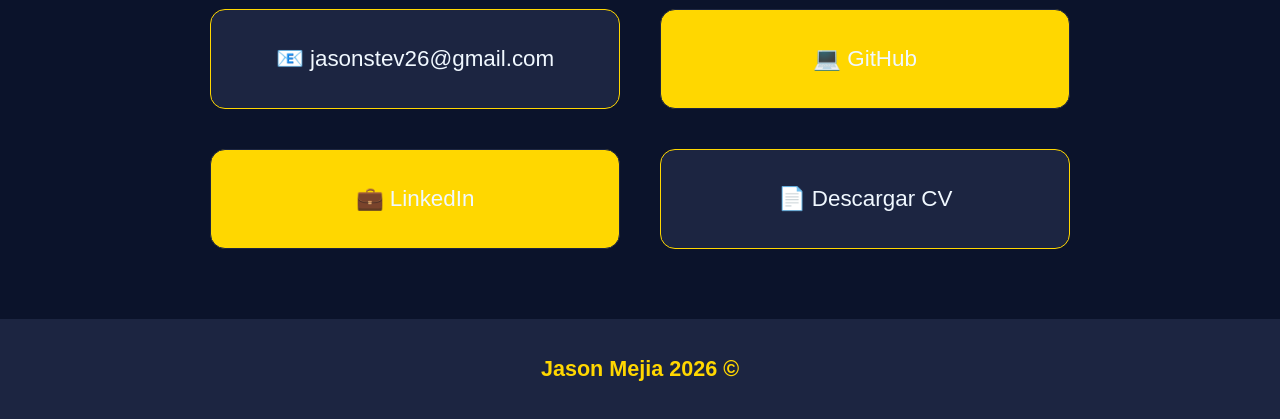
==== commit 557f3e26: "Actualizando Proyectos" ====
--- a/index.html
+++ b/index.html
@@ -109,12 +109,16 @@
             <div class="card-back">
               <h3>Tecnologias Utilizadas</h3>
               <ul class="tech-list">
-                <li>MongoDB</li>
-                <li>Express</li>
+                <li>Node.js & Express</li>
+                <li>MongoDB & Mongoose</li>
+                <li>Vanilla JS & Fetch API</li>
+                <li>HTML5 & CSS3 Moderno</li>
+                <li>Bcrypt & Multer</li>
+                <li>Arquitectura MVC</li>
               </ul>
               <div class="card-links">
-                <a href="#" target="_blank" class="btn-git">Git</a>
-                <a href="#" target="_blank" class="btn-sitio">Sitio</a>
+                <a href="https://github.com/JsonStev/Sistema-de-Inventario" target="_blank" class="btn-git">Ver
+                  en Github</a>
               </div>
             </div>
           </div>
@@ -275,14 +279,15 @@
     </div>
 
     <div id="Seccion4" class="Seccion Contacto">
-      <h2 class="titulo">Aprendiendo</h2>
-      <p class="parrafo cardAboutme">Lorem ipsum dolor, sit amet consectetur adipisicing elit. Itaque ullam distinctio
-        placeat fuga similique pariatur, delectus suscipit dicta quas facere exercitationem nostrum, modi officia autem,
-        doloribus voluptas asperiores maxime ut.</p>
+      <h2 class="titulo">Contacto</h2>
+      <p class="parrafo cardAboutme">¿Tienes una idea, un proyecto o una necesidad de automatización? Estoy aquí para
+        ayudarte a transformar tus procesos y llevar tu negocio al siguiente nivel con soluciones de IA eficientes y
+        personalizadas.</p>
       <br>
       <br>
       <br>
       <div class="contact-grid">
+        <a href="mailto:" class="contact-item email">📧 jasonstev26@gmail.com</a>
         <a href="https://github.com/JsonStev" target="_blank" class="contact-item github">💻 GitHub</a>
         <a href="https://www.linkedin.com/in/tuusuario/" target="_blank" class="contact-item linkedin">💼 LinkedIn</a>
         <a href="./Jason Mejia CV.pdf" download class="contact-item cv">📄 Descargar CV</a>
--- a/css/estilos.css
+++ b/css/estilos.css
@@ -274,6 +274,7 @@
 
 .card-back h3 {
     color: var(--btnatitlesColor);
+    font-size: 1.3rem;
 }
 
 .cards a {
@@ -289,7 +290,7 @@
 
 .tech-list li {
     margin: 3px 0;
-    font-size: 1.0rem;
+    font-size: 0.9rem;
     color: var(--secondtextColor);
 }
 
@@ -464,7 +465,7 @@
     border: 1px solid var(--btnatitlesColor);
     border-radius: 12px;
     color: #fff;
-    font-size: 1.2rem;
+    font-size: 1.5rem;
     font-weight: 500;
     text-decoration: none;
     transition: transform 0.3s ease, box-shadow 0.3s ease;
@@ -479,7 +480,7 @@
 
 /* Tamaños intercalados */
 
-.gmail {
+.email {
     background-color: var(--secondColor);
     width: 90%;
     height: 100px;
@@ -487,11 +488,11 @@
 }
 
 .github {
-    background-color: var(--secondColor);
+    background-color: var(--btnatitlesColor);
     width: 80%;
     height: 90px;
     color: var(--maintextColor);
-    border: 1px solid var(--btnatitlesColor);
+    border: 1px solid var(--secondColor);
 }
 
 .linkedin {
@@ -499,7 +500,7 @@
     width: 70%;
     height: 80px;
     color: var(--maintextColor);
-    border: 1px solid var(--secondtextColor);
+    border: 1px solid var(--secondColor);
 }
 
 .cv {
@@ -818,32 +819,30 @@
     }
 
     .contact-grid {
-        display: flex;
-        flex-direction: row;
-        justify-content: center;
-        align-items: center;
-        gap: 30px;
+        display: grid;
+        grid-template-columns: repeat(2, 1fr);
+        gap: 40px;
         padding: 20px;
-        max-width: 800px;
+        max-width: 900px;
         margin: 0 auto;
     }
 
     .contact-item {
-        flex: 1;
-        height: 80px;
+        height: 100px;
         margin: 0;
         padding: 0;
         display: flex;
         justify-content: center;
         align-items: center;
-        font-size: 1.2rem;
-    }
-
-    .gmail,
+        font-size: 1.4rem;
+        border-radius: 15px;
+    }
+
+    .email,
     .linkedin,
     .cv,
     .github {
         width: 100%;
-        height: 80px;
+        height: 100px;
     }
 }
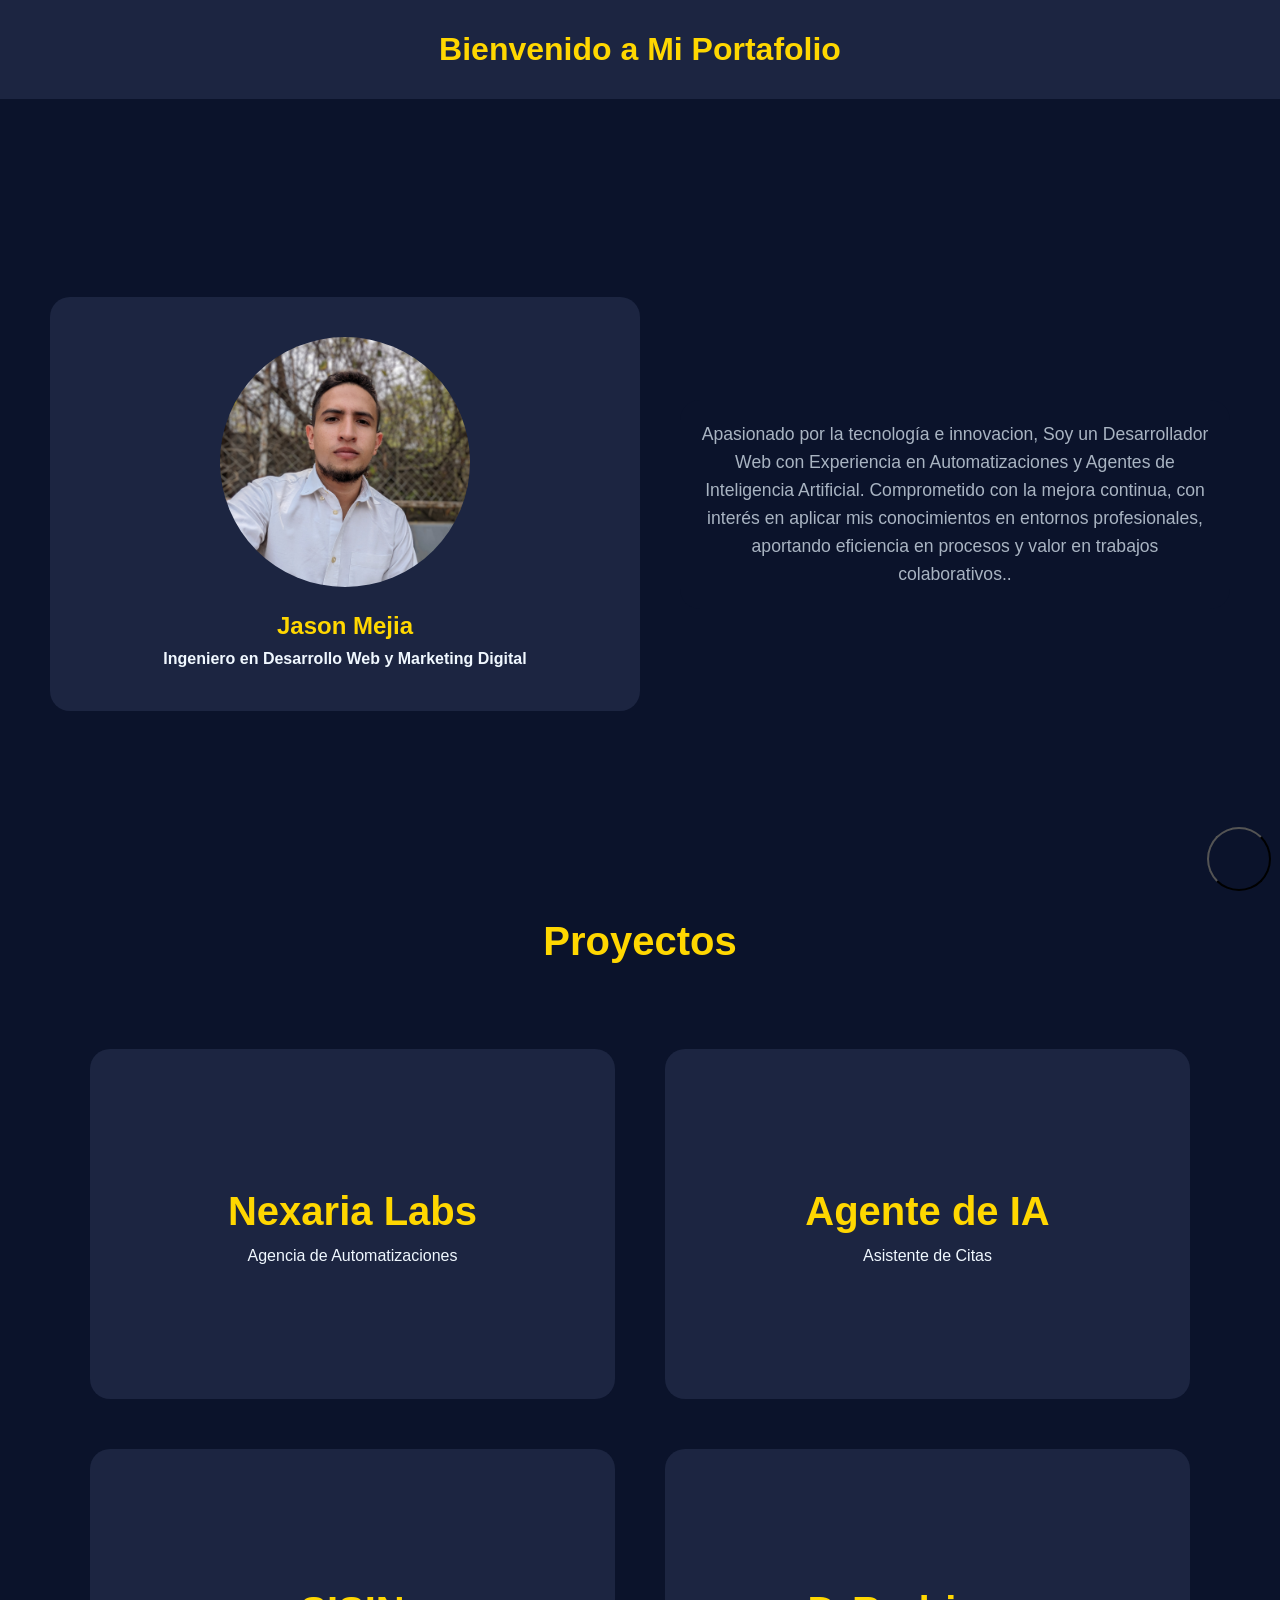
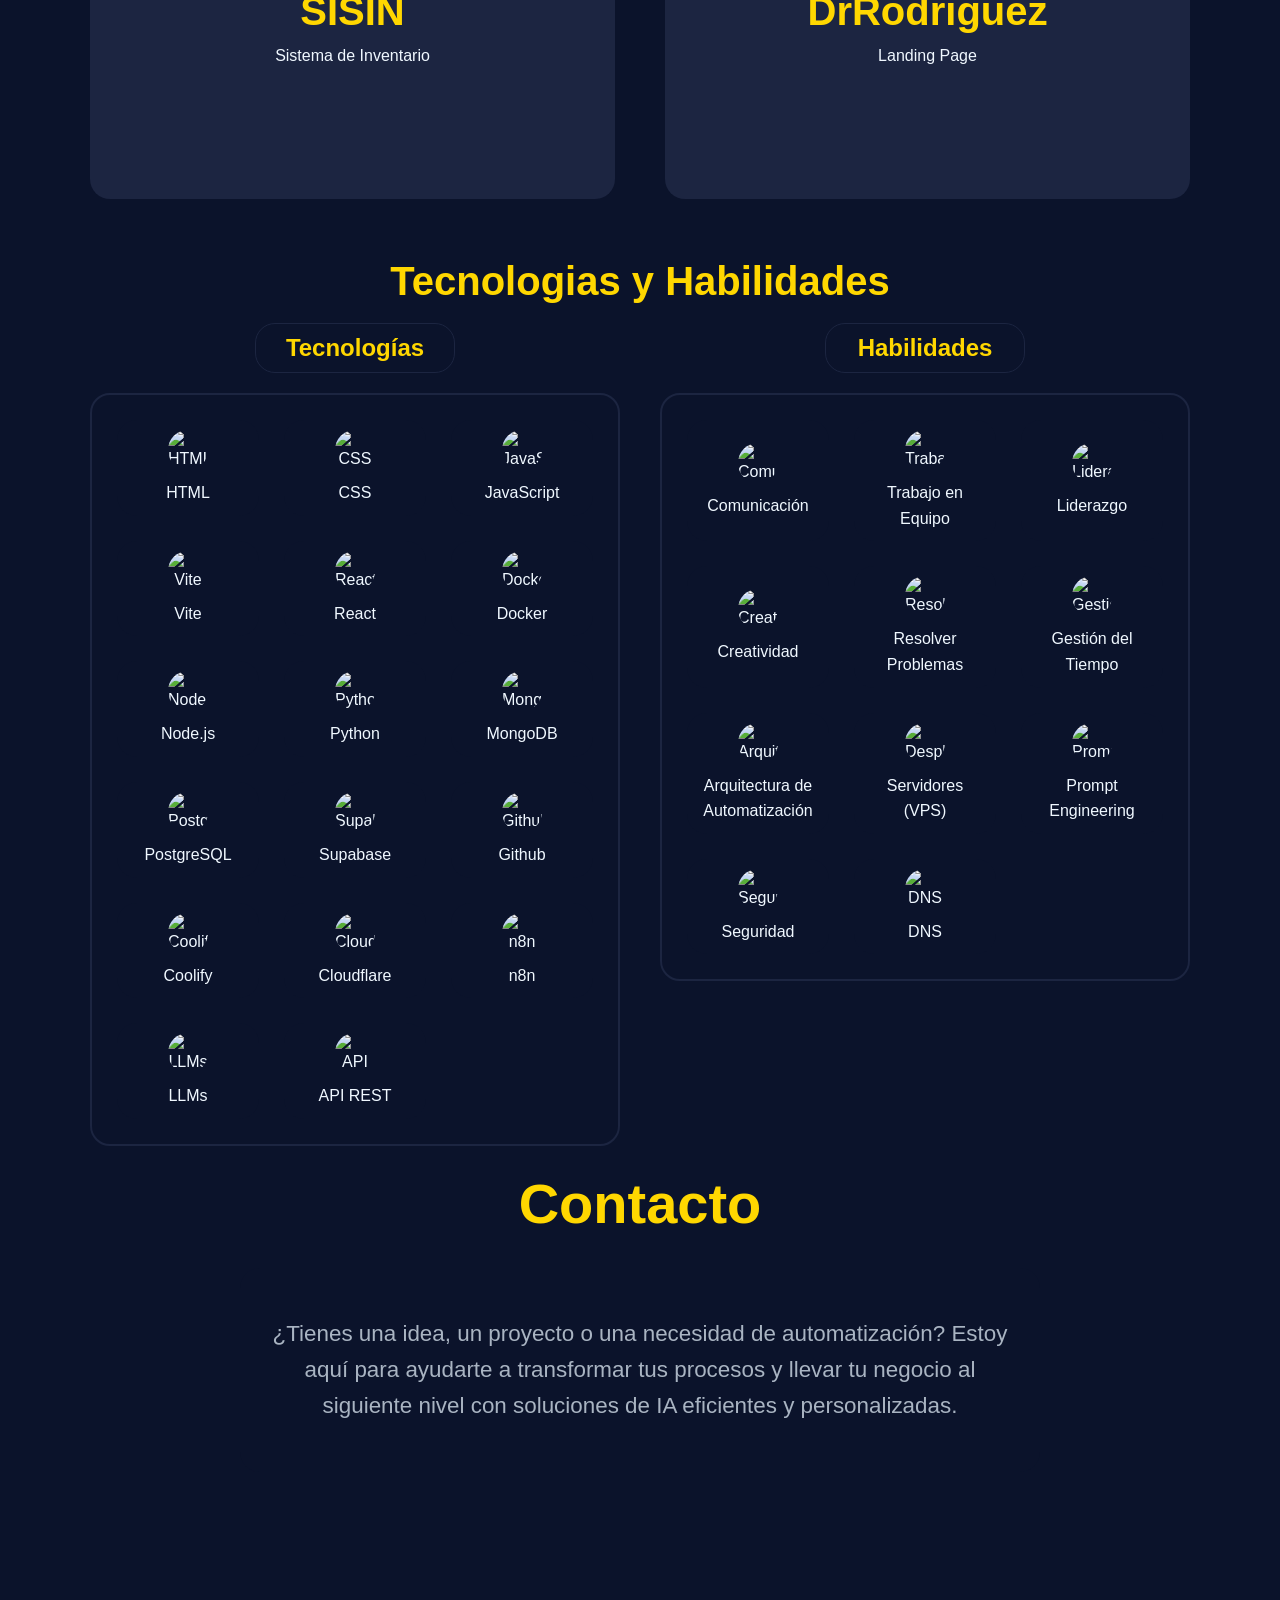
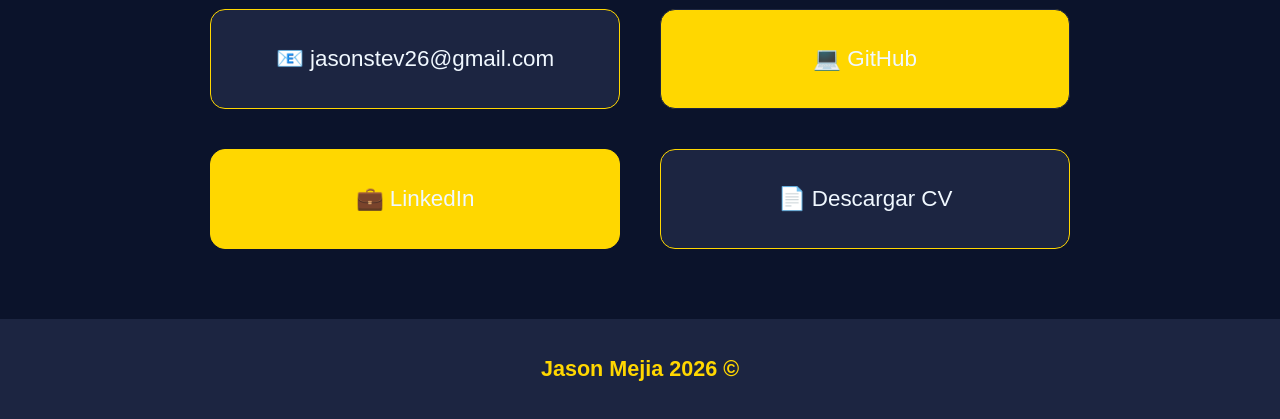
==== commit 9a0c0016: "LinkedIn" ====
--- a/index.html
+++ b/index.html
@@ -127,7 +127,7 @@
         <div class="cards">
           <div class="card-inner">
             <div class="card-front">
-              <h2>Huddle</h2>
+              <h2>DrRodriguez</h2>
               <p>Landing Page</p>
             </div>
             <div class="card-back">
@@ -138,7 +138,8 @@
                 <li>JavaScript</li>
               </ul>
               <div class="card-links">
-                <a href="./NexariaLabs.html" target="_blank" class="btn-git">Github</a>
+                <a href="https://github.com/JsonStev/DrRodriguez" target="_blank" class="btn-git">Ver en Github</a>
+                <a href="https://jsonstev.github.io/DrRodriguez/" target="_blank" class="btn-sitio">Ver Web</a>
               </div>
             </div>
           </div>
@@ -289,7 +290,8 @@
       <div class="contact-grid">
         <a href="mailto:" class="contact-item email">📧 jasonstev26@gmail.com</a>
         <a href="https://github.com/JsonStev" target="_blank" class="contact-item github">💻 GitHub</a>
-        <a href="https://www.linkedin.com/in/tuusuario/" target="_blank" class="contact-item linkedin">💼 LinkedIn</a>
+        <a href="https://www.linkedin.com/in/jason-mejia-964bb7269/" target="_blank" class="contact-item linkedin">💼
+          LinkedIn</a>
         <a href="./Jason Mejia CV.pdf" download class="contact-item cv">📄 Descargar CV</a>
       </div>
     </div>
--- a/css/estilos.css
+++ b/css/estilos.css
@@ -496,15 +496,15 @@
 }
 
 .linkedin {
-    background-color: var(--btnatitlesColor);
+    background-color: var(--secondColor);
     width: 70%;
     height: 80px;
     color: var(--maintextColor);
-    border: 1px solid var(--secondColor);
+    border: 1px solid var(--btnatitlesColor);
 }
 
 .cv {
-    background-color: var(--secondColor);
+    background-color: var(--btnatitlesColor);
     width: 85%;
     height: 100px;
     color: var(--maintextColor);
@@ -845,4 +845,12 @@
         width: 100%;
         height: 100px;
     }
+
+    .linkedin {
+        background-color: var(--btnatitlesColor);
+    }
+
+    .cv {
+        background-color: var(--secondColor);
+    }
 }
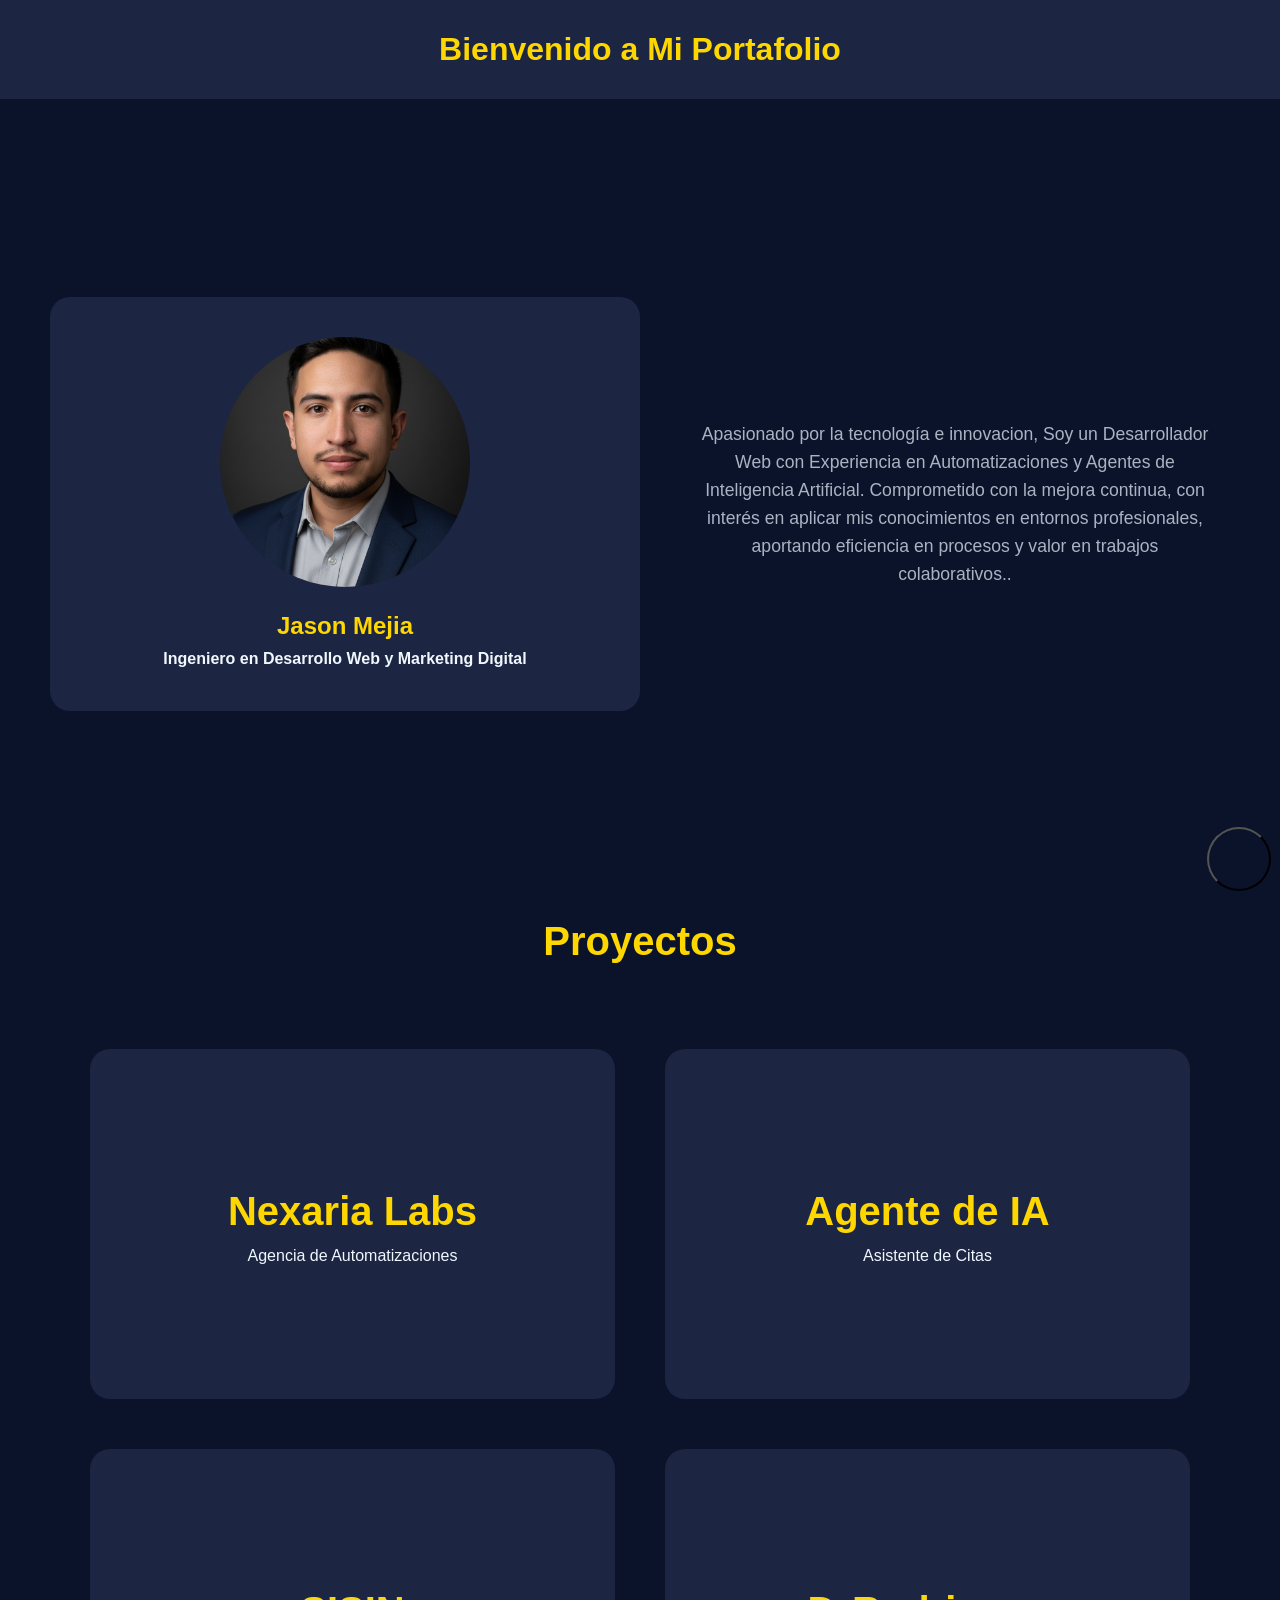
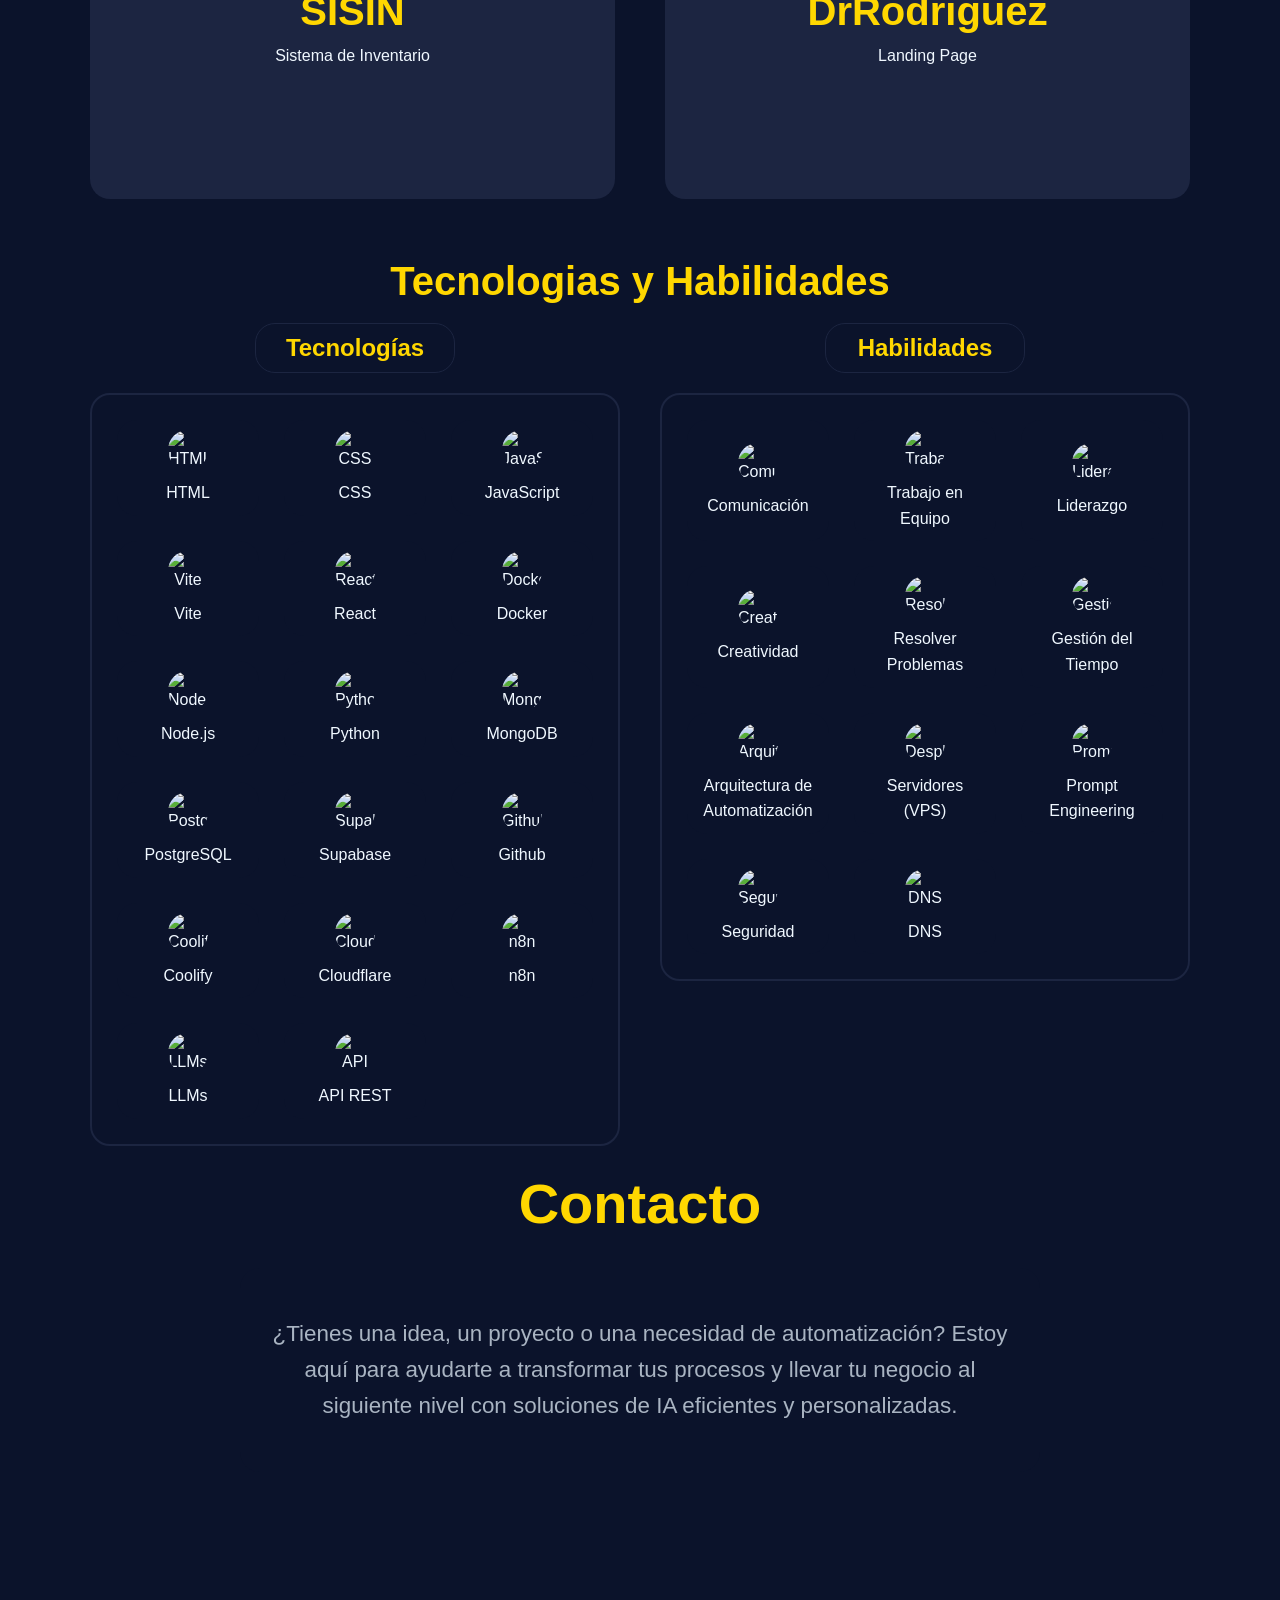
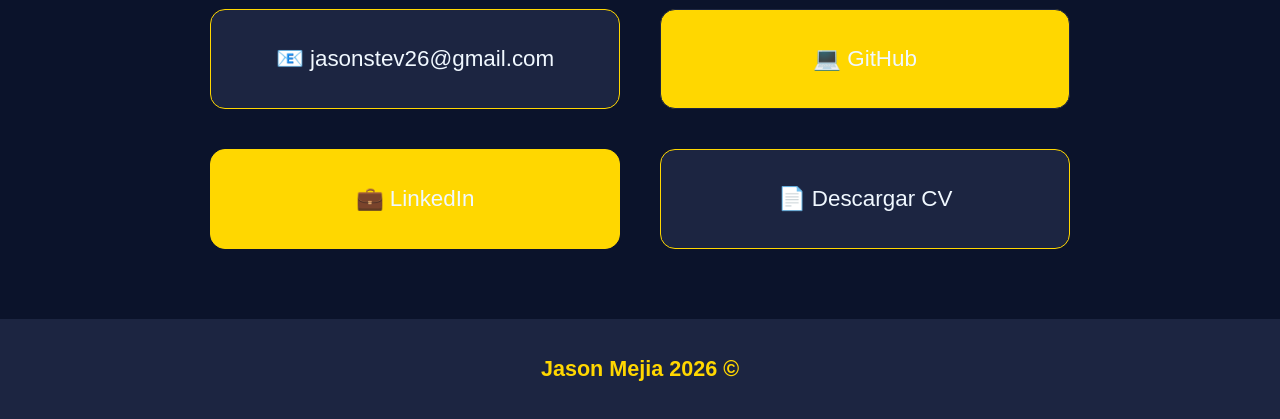
==== commit 03d607f8: "Foto y CV" ====
--- a/index.html
+++ b/index.html
@@ -34,7 +34,7 @@
     <div id="Seccion1" class="Conoceme Seccion">
 
       <div class="cardAboutme nombre">
-        <img class="img" src="./Imagenes/Yo.jpg" alt="">
+        <img class="img" src="./Imagenes/CV Foto.jpg" alt="">
         <h2>Jason Mejia</h2>
         <h4>Ingeniero en Desarrollo Web y Marketing Digital</h4>
       </div>
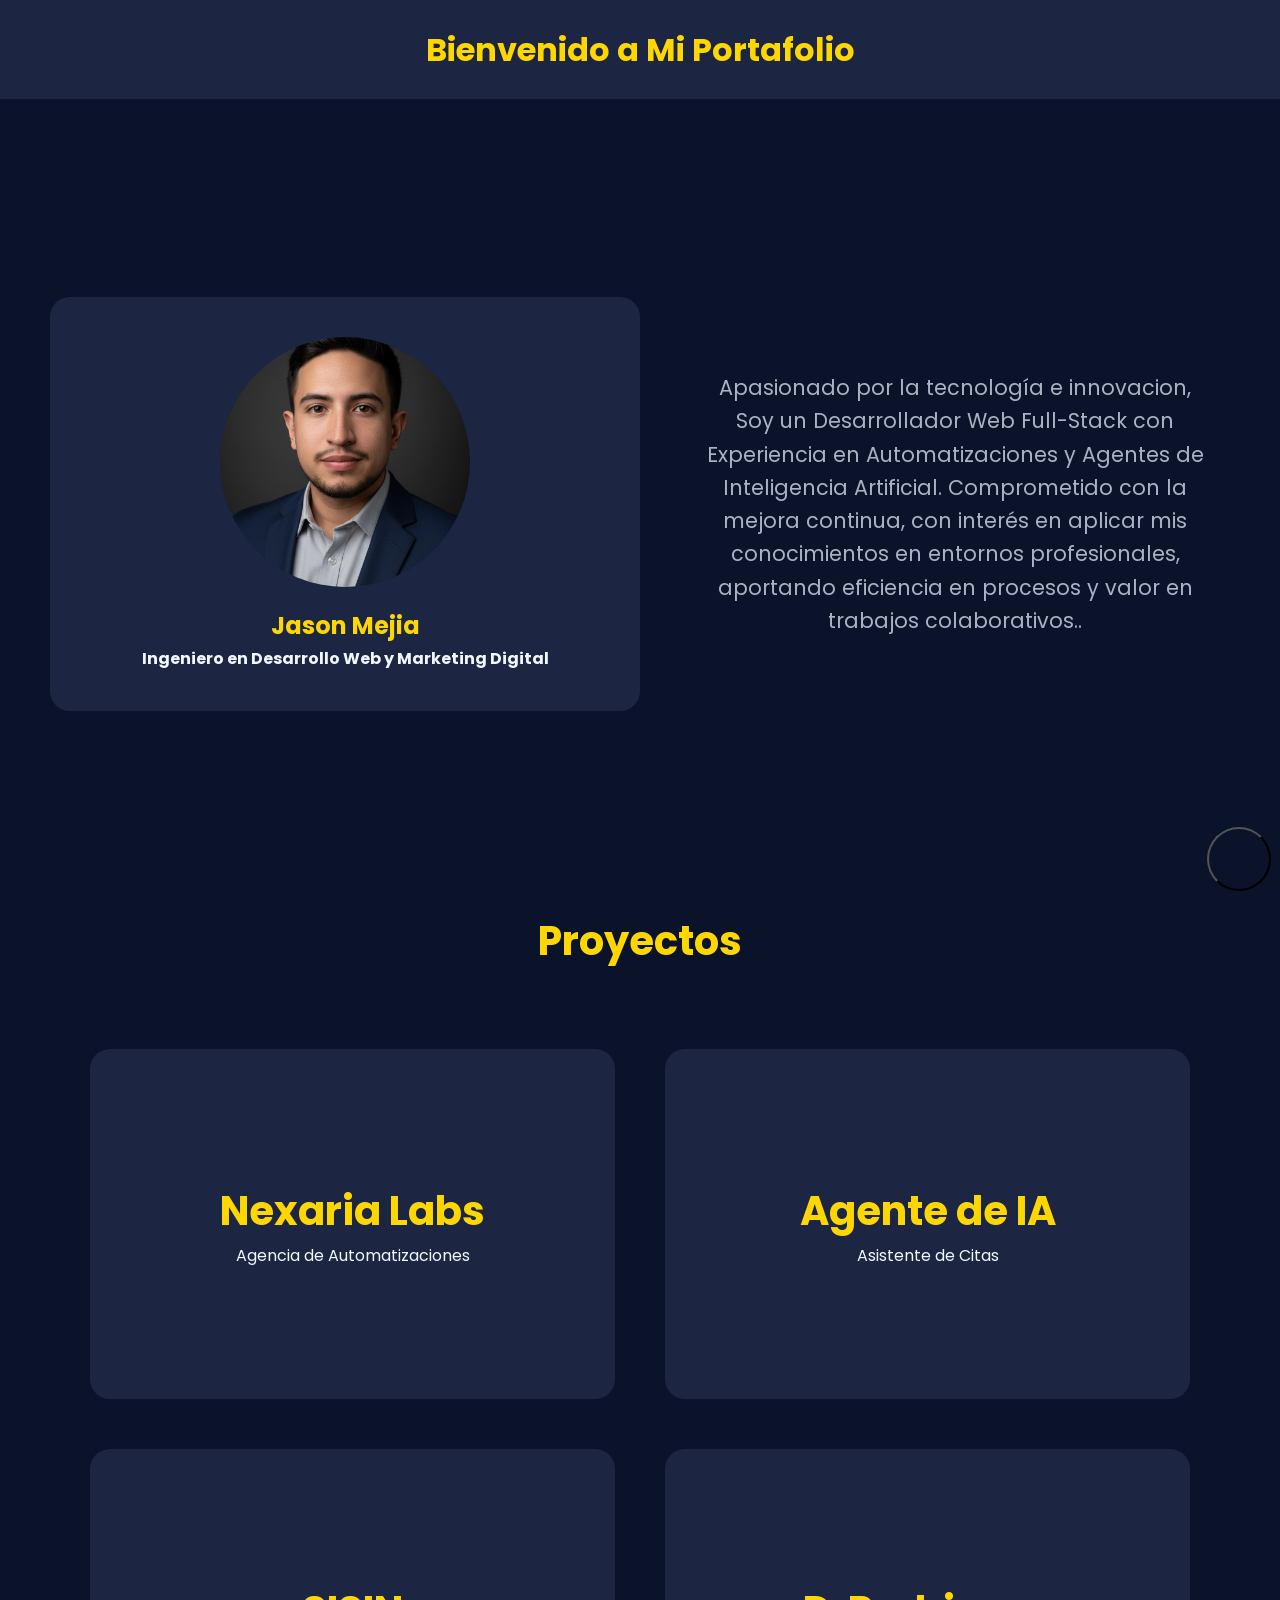
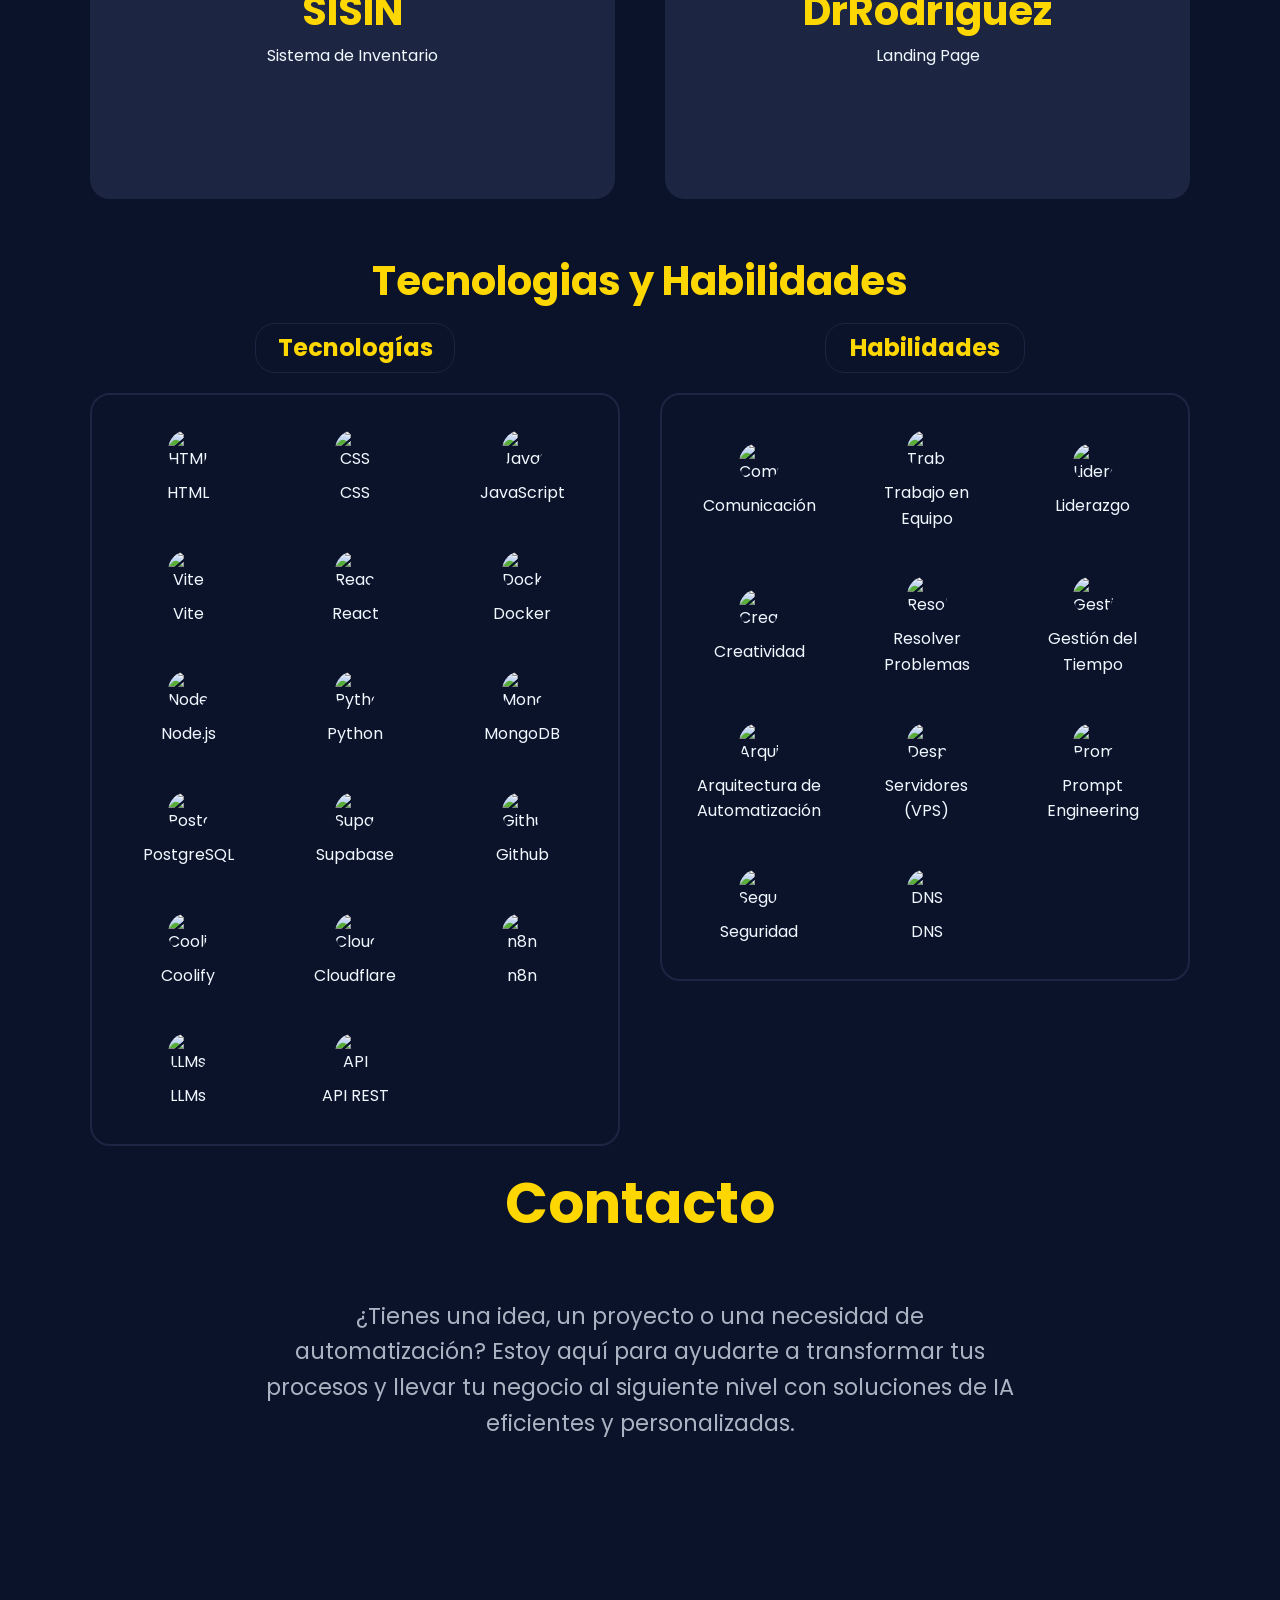
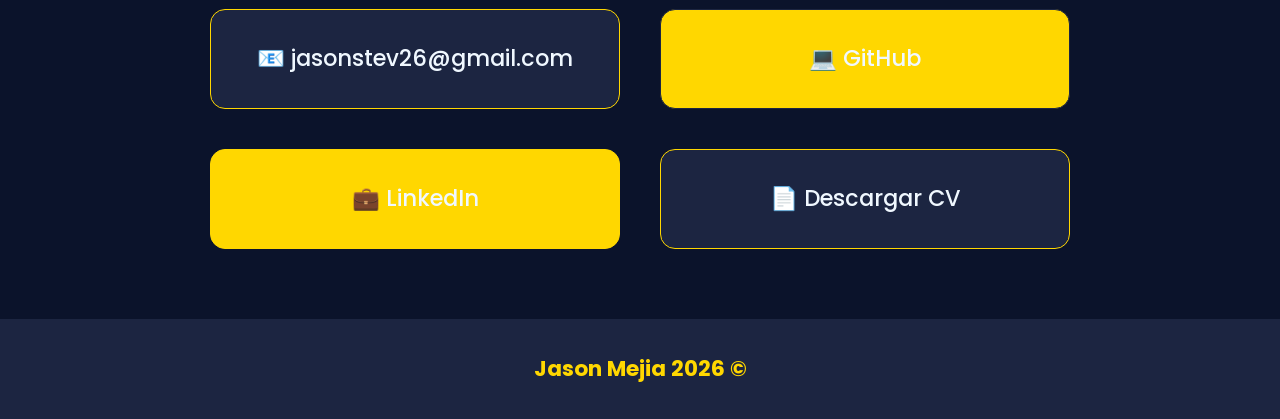
==== commit b013f612: "Home y Hero" ====
--- a/index.html
+++ b/index.html
@@ -24,7 +24,7 @@
 
     <aside class="panel">
       <nav class="menu">
-        <a href="#Seccion1">Home</a>
+        <a href="#Seccion1">Inicio</a>
         <a href="#Seccion2">Proyectos</a>
         <a href="#Seccion3">Tecnologias y Habilidades</a>
         <a href="#Seccion4">Contacto</a>
@@ -41,7 +41,7 @@
 
       <div class="parrafo cardAboutme">
         <div>
-          <p>Apasionado por la tecnología e innovacion, Soy un Desarrollador Web con Experiencia
+          <p>Apasionado por la tecnología e innovacion, Soy un Desarrollador Web Full-Stack con Experiencia
             en Automatizaciones y Agentes de Inteligencia Artificial. Comprometido con la mejora
             continua, con interés en aplicar mis conocimientos en entornos profesionales,
             aportando eficiencia en procesos y valor en trabajos colaborativos..</p>
--- a/css/estilos.css
+++ b/css/estilos.css
@@ -1,3 +1,5 @@
+@import url('https://fonts.googleapis.com/css2?family=Poppins:wght@300;400;500;600;700&display=swap');
+
 * {
     margin: 0;
     padding: 0;
@@ -19,7 +21,7 @@
 }
 
 body {
-    font-family: Arial, sans-serif;
+    font-family: 'Poppins', sans-serif;
     line-height: 1.6;
     background-color: var(--mainColor);
     display: flex;
@@ -160,7 +162,8 @@
     justify-content: center;
     transition: transform 0.3s ease, box-shadow 0.3s ease;
     border-radius: 20px;
-    margin: 30px;
+    margin: 30px auto;
+    width: 90%;
     padding: 20px;
     background-color: var(--secondColor);
     color: var(--maintextColor);
@@ -170,8 +173,12 @@
     width: 150px;
     height: 150px;
     border-radius: 50%;
-    margin-bottom: 15px;
+    margin: 0 auto 15px auto;
     object-fit: cover;
+    object-position: center;
+    image-rendering: -webkit-optimize-contrast;
+    image-rendering: auto;
+    backface-visibility: hidden;
     display: block;
 }
 
@@ -183,6 +190,7 @@
 .parrafo {
     color: var(--secondtextColor);
     background-color: var(--mainColor);
+    font-size: 1.15rem;
 }
 
 /* Aboute Me */
@@ -737,8 +745,11 @@
         width: 250px;
         height: 250px;
         border-radius: 50%;
-        margin-bottom: 20px;
+        margin: 0 auto 20px auto;
         object-fit: cover;
+        object-position: center;
+        image-rendering: -webkit-optimize-contrast;
+        image-rendering: auto;
     }
 
     .cardAboutme h2 {
@@ -747,7 +758,7 @@
 
     .parrafo {
         padding: 20px;
-        font-size: 1.1rem;
+        font-size: 1.3rem;
     }
 
     .Proyectos {
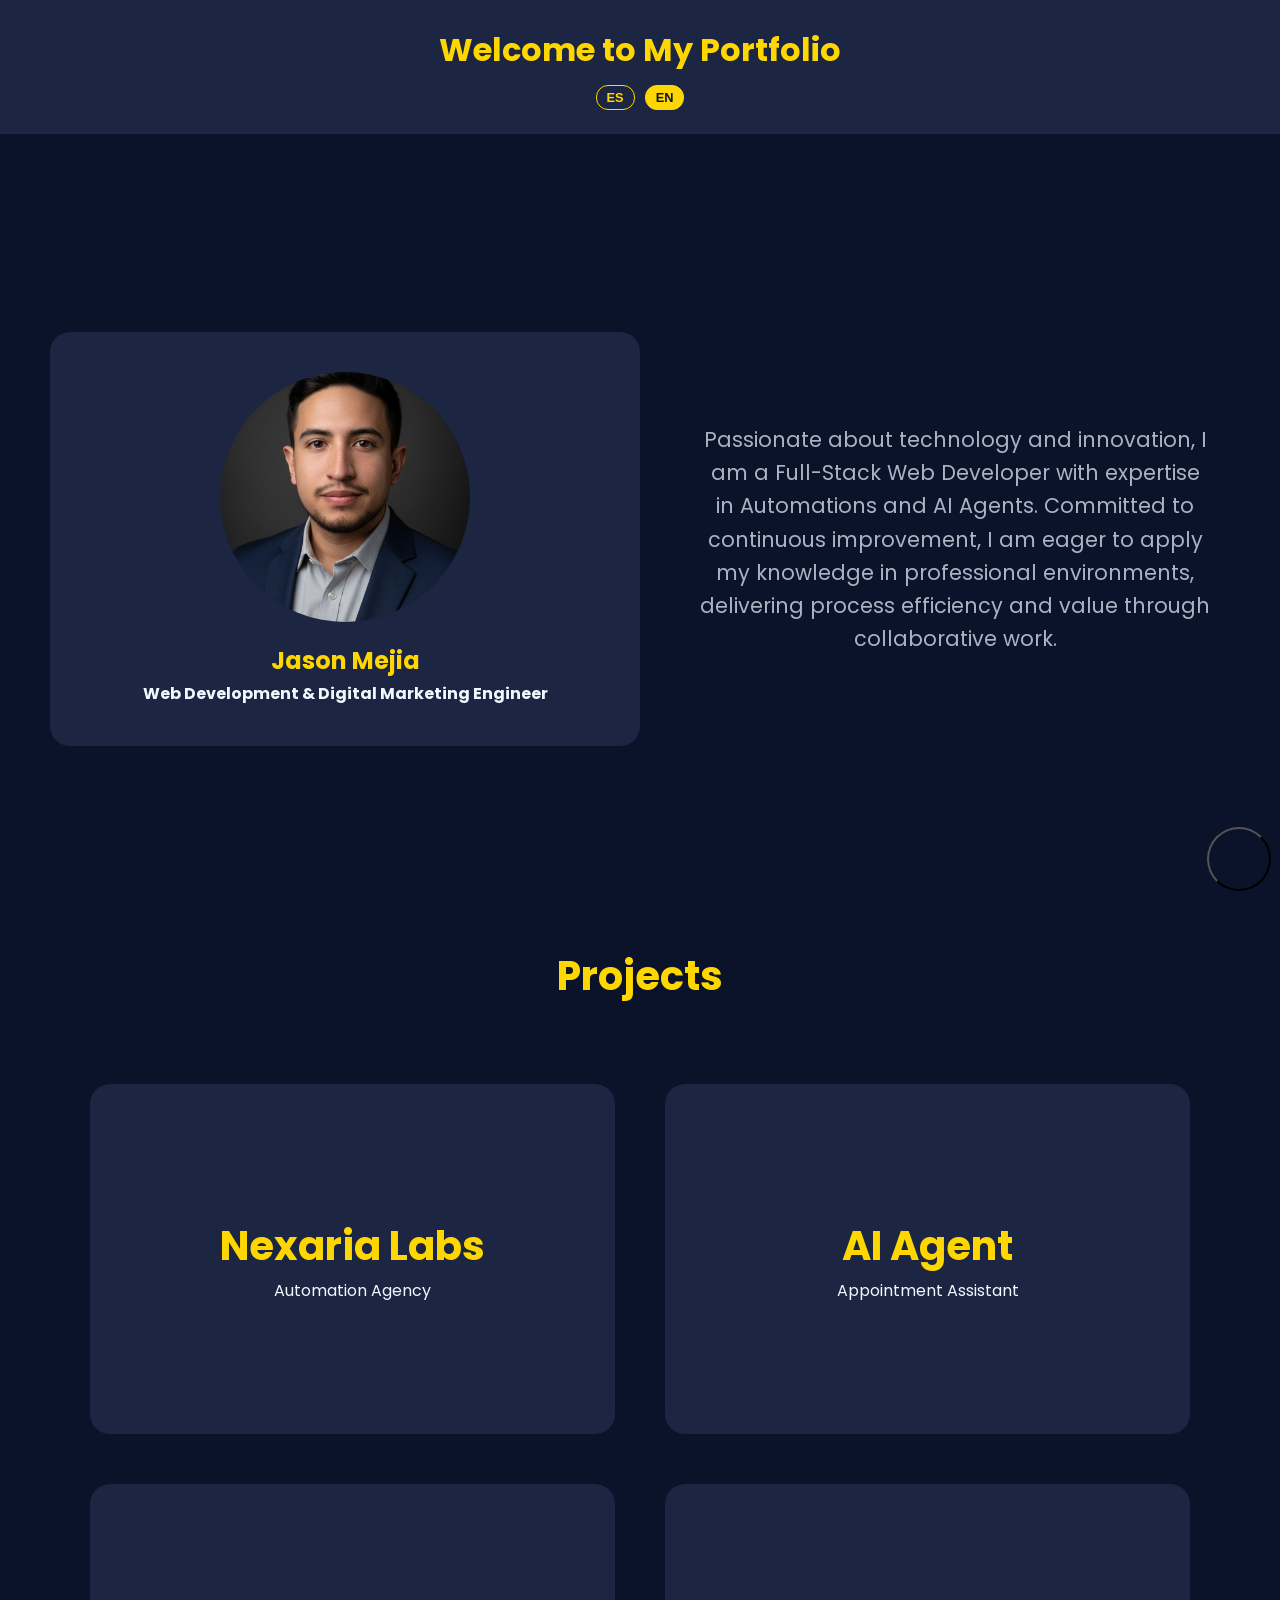
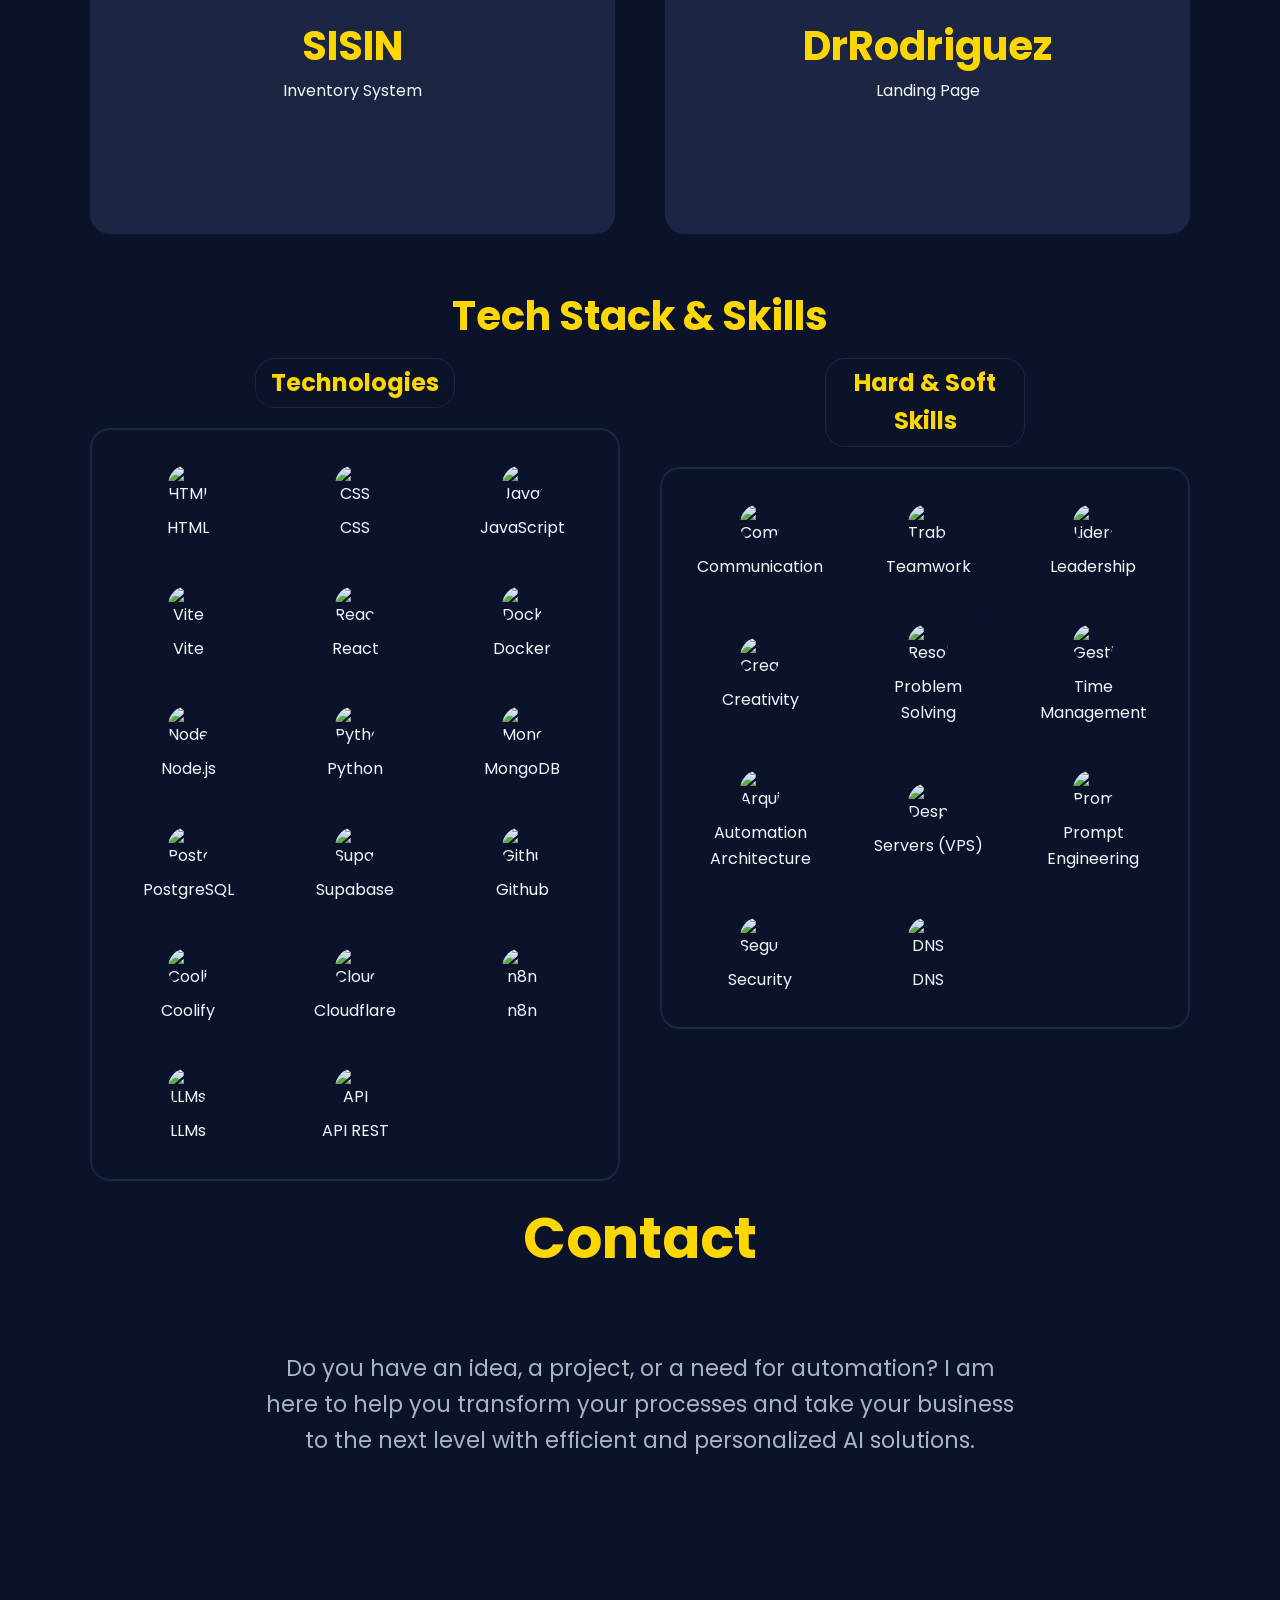
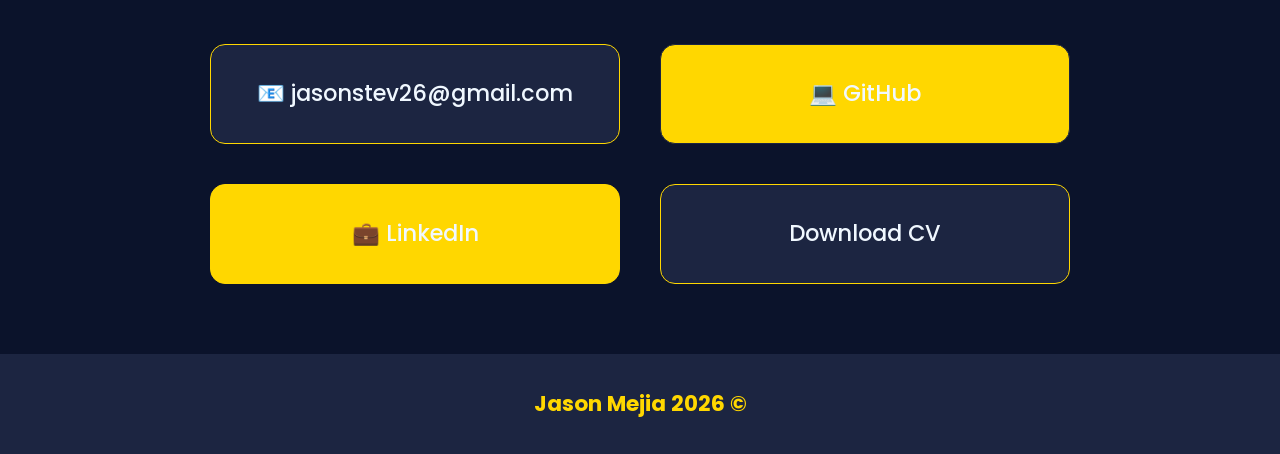
==== commit ac7176cd: "Portafolio en Ingles" ====
--- a/index.html
+++ b/index.html
@@ -1,5 +1,5 @@
 <!DOCTYPE html>
-<html lang="en">
+<html lang="es">
 
 <head>
   <meta charset="UTF-8">
@@ -12,7 +12,11 @@
 <body>
   <div id="Seccion1" class="Seccion">
     <header class="header">
-      <h1>Bienvenido a Mi Portafolio</h1>
+      <h1 data-i18n="welcome-title">Bienvenido a Mi Portafolio</h1>
+      <div class="language-switcher">
+        <button class="lang-btn active" data-lang="es">ES</button>
+        <button class="lang-btn" data-lang="en">EN</button>
+      </div>
     </header>
 
 
@@ -24,10 +28,10 @@
 
     <aside class="panel">
       <nav class="menu">
-        <a href="#Seccion1">Inicio</a>
-        <a href="#Seccion2">Proyectos</a>
-        <a href="#Seccion3">Tecnologias y Habilidades</a>
-        <a href="#Seccion4">Contacto</a>
+        <a href="#Seccion1" data-i18n="nav-home">Inicio</a>
+        <a href="#Seccion2" data-i18n="nav-projects">Proyectos</a>
+        <a href="#Seccion3" data-i18n="nav-skills">Tecnologias y Habilidades</a>
+        <a href="#Seccion4" data-i18n="nav-contact">Contacto</a>
       </nav>
     </aside>
 
@@ -36,12 +40,12 @@
       <div class="cardAboutme nombre">
         <img class="img" src="./Imagenes/CV Foto.jpg" alt="">
         <h2>Jason Mejia</h2>
-        <h4>Ingeniero en Desarrollo Web y Marketing Digital</h4>
+        <h4 data-i18n="hero-role">Ingeniero en Desarrollo Web y Marketing Digital</h4>
       </div>
 
       <div class="parrafo cardAboutme">
         <div>
-          <p>Apasionado por la tecnología e innovacion, Soy un Desarrollador Web Full-Stack con Experiencia
+          <p data-i18n="hero-description">Apasionado por la tecnología e innovacion, Soy un Desarrollador Web Full-Stack con Experiencia
             en Automatizaciones y Agentes de Inteligencia Artificial. Comprometido con la mejora
             continua, con interés en aplicar mis conocimientos en entornos profesionales,
             aportando eficiencia en procesos y valor en trabajos colaborativos..</p>
@@ -50,17 +54,17 @@
     </div>
 
     <div id="Seccion2" class="Seccion">
-      <h1 class="tituloProyectos">Proyectos</h1>
+      <h1 class="tituloProyectos" data-i18n="projects-title">Proyectos</h1>
       <br>
       <section class="Proyectos">
         <div class="cards">
           <div class="card-inner">
             <div class="card-front">
               <h2>Nexaria Labs</h2>
-              <p>Agencia de Automatizaciones</p>
+              <p data-i18n="p1-desc">Agencia de Automatizaciones</p>
             </div>
             <div class="card-back">
-              <h3>Tecnologias Utilizadas</h3>
+              <h3 data-i18n="tech-used">Tecnologias Utilizadas</h3>
               <ul class="tech-list">
                 <li>Vite</li>
                 <li>React</li>
@@ -70,9 +74,9 @@
                 <li>Lucide React</li>
               </ul>
               <div class="card-links">
-                <a href="https://github.com/JsonStev/NexariaWeb" target="_blank" class="btn-git">Ver en Github</a>
-                <a href="https://nexarialabs.com/" target="_blank" class="btn-sitio">Ver Web</a>
-                <a href="./NexariaLabs.html" target="_blank" class="btn-git">Ver Mas</a>
+                <a href="https://github.com/JsonStev/NexariaWeb" target="_blank" class="btn-git" data-i18n="view-github">Ver en Github</a>
+                <a href="https://nexarialabs.com/" target="_blank" class="btn-sitio" data-i18n="view-web">Ver Web</a>
+                <a href="./NexariaLabs.html" target="_blank" class="btn-git" data-i18n="view-more">Ver Mas</a>
               </div>
             </div>
           </div>
@@ -81,11 +85,11 @@
         <div class="cards">
           <div class="card-inner">
             <div class="card-front">
-              <h2>Agente de IA</h2>
-              <p>Asistente de Citas</p>
+              <h2 data-i18n="p2-title">Agente de IA</h2>
+              <p data-i18n="p2-desc">Asistente de Citas</p>
             </div>
             <div class="card-back">
-              <h3>Tecnologias Utilizadas</h3>
+              <h3 data-i18n="tech-used">Tecnologias Utilizadas</h3>
               <ul class="tech-list">
                 <li>n8n</li>
                 <li>LLMs</li>
@@ -94,7 +98,7 @@
                 <li>Google APIs(Integraciones)</li>
               </ul>
               <div class="card-links">
-                <a href="https://wa.me/50588684946" target="_blank" class="btn-git">Hablar con Agente</a>
+                <a href="https://wa.me/50588684946" target="_blank" class="btn-git" data-i18n="chat-agent">Hablar con Agente</a>
               </div>
             </div>
           </div>
@@ -104,10 +108,10 @@
           <div class="card-inner">
             <div class="card-front">
               <h2>SISIN</h2>
-              <p>Sistema de Inventario</p>
+              <p data-i18n="p3-desc">Sistema de Inventario</p>
             </div>
             <div class="card-back">
-              <h3>Tecnologias Utilizadas</h3>
+              <h3 data-i18n="tech-used">Tecnologias Utilizadas</h3>
               <ul class="tech-list">
                 <li>Node.js & Express</li>
                 <li>MongoDB & Mongoose</li>
@@ -117,8 +121,8 @@
                 <li>Arquitectura MVC</li>
               </ul>
               <div class="card-links">
-                <a href="https://github.com/JsonStev/Sistema-de-Inventario" target="_blank" class="btn-git">Ver
-                  en Github</a>
+                <a href="https://github.com/JsonStev/Sistema-de-Inventario" target="_blank" class="btn-git" data-i18n="view-github">Ver
+                   en Github</a>
               </div>
             </div>
           </div>
@@ -128,18 +132,18 @@
           <div class="card-inner">
             <div class="card-front">
               <h2>DrRodriguez</h2>
-              <p>Landing Page</p>
+              <p data-i18n="p4-desc">Landing Page</p>
             </div>
             <div class="card-back">
-              <h3>Tecnologias Utilizadas</h3>
+              <h3 data-i18n="tech-used">Tecnologias Utilizadas</h3>
               <ul class="tech-list">
                 <li>HTML</li>
                 <li>CSS</li>
                 <li>JavaScript</li>
               </ul>
               <div class="card-links">
-                <a href="https://github.com/JsonStev/DrRodriguez" target="_blank" class="btn-git">Ver en Github</a>
-                <a href="https://jsonstev.github.io/DrRodriguez/" target="_blank" class="btn-sitio">Ver Web</a>
+                <a href="https://github.com/JsonStev/DrRodriguez" target="_blank" class="btn-git" data-i18n="view-github">Ver en Github</a>
+                <a href="https://jsonstev.github.io/DrRodriguez/" target="_blank" class="btn-sitio" data-i18n="view-web">Ver Web</a>
               </div>
             </div>
           </div>
@@ -149,11 +153,11 @@
 
 
     <div id="Seccion3" class="Seccion">
-      <h2 class="tituloSkills">Tecnologias y Habilidades</h2>
+      <h2 class="tituloSkills" data-i18n="skills-main-title">Tecnologias y Habilidades</h2>
 
       <div class="Skills">
         <section>
-          <h2 class="Sub">Tecnologías</h2>
+          <h2 class="Sub" data-i18n="skills-tech-title">Tecnologías</h2>
           <div class="section">
             <figure class="card"><img src="https://cdn.jsdelivr.net/gh/devicons/devicon/icons/html5/html5-original.svg"
                 alt="HTML">
@@ -230,49 +234,49 @@
         </section>
 
         <section>
-          <h2 class="Subhab">Habilidades</h2>
+          <h2 class="Subhab" data-i18n="skills-soft-title">Habilidades</h2>
           <div class="section">
             <figure class="card"><img src="https://cdn-icons-png.flaticon.com/512/3135/3135715.png" alt="Comunicación">
-              <figcaption>Comunicación</figcaption>
+              <figcaption data-i18n="skill-comm">Comunicación</figcaption>
             </figure>
             <figure class="card"><img src="https://cdn-icons-png.flaticon.com/512/1048/1048953.png"
                 alt="Trabajo en equipo">
-              <figcaption>Trabajo en Equipo</figcaption>
+              <figcaption data-i18n="skill-team">Trabajo en Equipo</figcaption>
             </figure>
             <figure class="card"><img src="https://cdn-icons-png.flaticon.com/512/1995/1995574.png" alt="Liderazgo">
-              <figcaption>Liderazgo</figcaption>
+              <figcaption data-i18n="skill-lead">Liderazgo</figcaption>
             </figure>
             <figure class="card"><img src="https://cdn-icons-png.flaticon.com/512/2920/2920244.png" alt="Creatividad">
-              <figcaption>Creatividad</figcaption>
+              <figcaption data-i18n="skill-creative">Creatividad</figcaption>
             </figure>
             <figure class="card"><img src="https://cdn-icons-png.flaticon.com/512/1357/1357612.png"
                 alt="Resolución de problemas">
-              <figcaption>Resolver Problemas</figcaption>
+              <figcaption data-i18n="skill-problem">Resolver Problemas</figcaption>
             </figure>
             <figure class="card"><img src="https://cdn-icons-png.flaticon.com/512/4341/4341139.png"
                 alt="Gestión del tiempo">
-              <figcaption>Gestión del Tiempo</figcaption>
+              <figcaption data-i18n="skill-time">Gestión del Tiempo</figcaption>
             </figure>
             <figure class="card">
               <img src="https://api.iconify.design/fluent-emoji:robot.svg" alt="Arquitectura de Automatización">
-              <figcaption>Arquitectura de Automatización</figcaption>
+              <figcaption data-i18n="skill-auto-arch">Arquitectura de Automatización</figcaption>
             </figure>
             <figure class="card">
               <img src="https://api.iconify.design/fluent-emoji:desktop-computer.svg"
                 alt="Despliegue en Servidores (VPS)">
-              <figcaption>Servidores (VPS)</figcaption>
+              <figcaption data-i18n="skill-vps">Servidores (VPS)</figcaption>
             </figure>
             <figure class="card">
               <img src="https://api.iconify.design/fluent-emoji:brain.svg" alt="Prompt Engineering">
-              <figcaption>Prompt Engineering</figcaption>
+              <figcaption data-i18n="skill-prompt">Prompt Engineering</figcaption>
             </figure>
             <figure class="card">
               <img src="https://api.iconify.design/fluent-emoji:shield.svg" alt="Seguridad">
-              <figcaption>Seguridad</figcaption>
+              <figcaption data-i18n="skill-security">Seguridad</figcaption>
             </figure>
             <figure class="card">
               <img src="https://api.iconify.design/fluent-emoji:globe-with-meridians.svg" alt="DNS">
-              <figcaption>DNS</figcaption>
+              <figcaption data-i18n="skill-dns">DNS</figcaption>
             </figure>
           </div>
         </section>
@@ -280,8 +284,8 @@
     </div>
 
     <div id="Seccion4" class="Seccion Contacto">
-      <h2 class="titulo">Contacto</h2>
-      <p class="parrafo cardAboutme">¿Tienes una idea, un proyecto o una necesidad de automatización? Estoy aquí para
+      <h2 class="titulo" data-i18n="contact-title">Contacto</h2>
+      <p class="parrafo cardAboutme" data-i18n="contact-desc">¿Tienes una idea, un proyecto o una necesidad de automatización? Estoy aquí para
         ayudarte a transformar tus procesos y llevar tu negocio al siguiente nivel con soluciones de IA eficientes y
         personalizadas.</p>
       <br>
@@ -292,11 +296,11 @@
         <a href="https://github.com/JsonStev" target="_blank" class="contact-item github">💻 GitHub</a>
         <a href="https://www.linkedin.com/in/jason-mejia-964bb7269/" target="_blank" class="contact-item linkedin">💼
           LinkedIn</a>
-        <a href="./Jason Mejia CV.pdf" download class="contact-item cv">📄 Descargar CV</a>
+        <a href="./Jason Mejia CV.pdf" download class="contact-item cv" data-i18n="download-cv">📄 Descargar CV</a>
       </div>
     </div>
     <footer class="footer">
-      <h2>Jason Mejia 2026 ©</h2>
+      <h2 data-i18n="footer-name">Jason Mejia 2026 ©</h2>
     </footer>
 
     <script type="module" src="Scripts/index.js"></script>
--- a/css/estilos.css
+++ b/css/estilos.css
@@ -39,6 +39,42 @@
     text-align: center;
     text-decoration: none;
     color: var(--btnatitlesColor);
+}
+
+.language-switcher {
+    display: flex;
+    justify-content: center;
+    gap: 10px;
+    margin-top: 10px;
+}
+
+.lang-btn {
+    background: transparent;
+    border: 1px solid var(--btnatitlesColor);
+    color: var(--btnatitlesColor);
+    padding: 4px 10px;
+    border-radius: 12px;
+    cursor: pointer;
+    font-size: 0.8rem;
+    font-weight: bold;
+    transition: all 0.3s ease;
+}
+
+.lang-btn:hover {
+    background-color: rgba(255, 215, 0, 0.1);
+}
+
+.lang-btn.active {
+    background-color: var(--btnatitlesColor);
+    color: var(--mainColor);
+}
+
+.header-controls {
+    display: flex;
+    justify-content: space-between;
+    align-items: center;
+    width: 100%;
+    margin-bottom: 20px;
 }
 
 .Seccion {
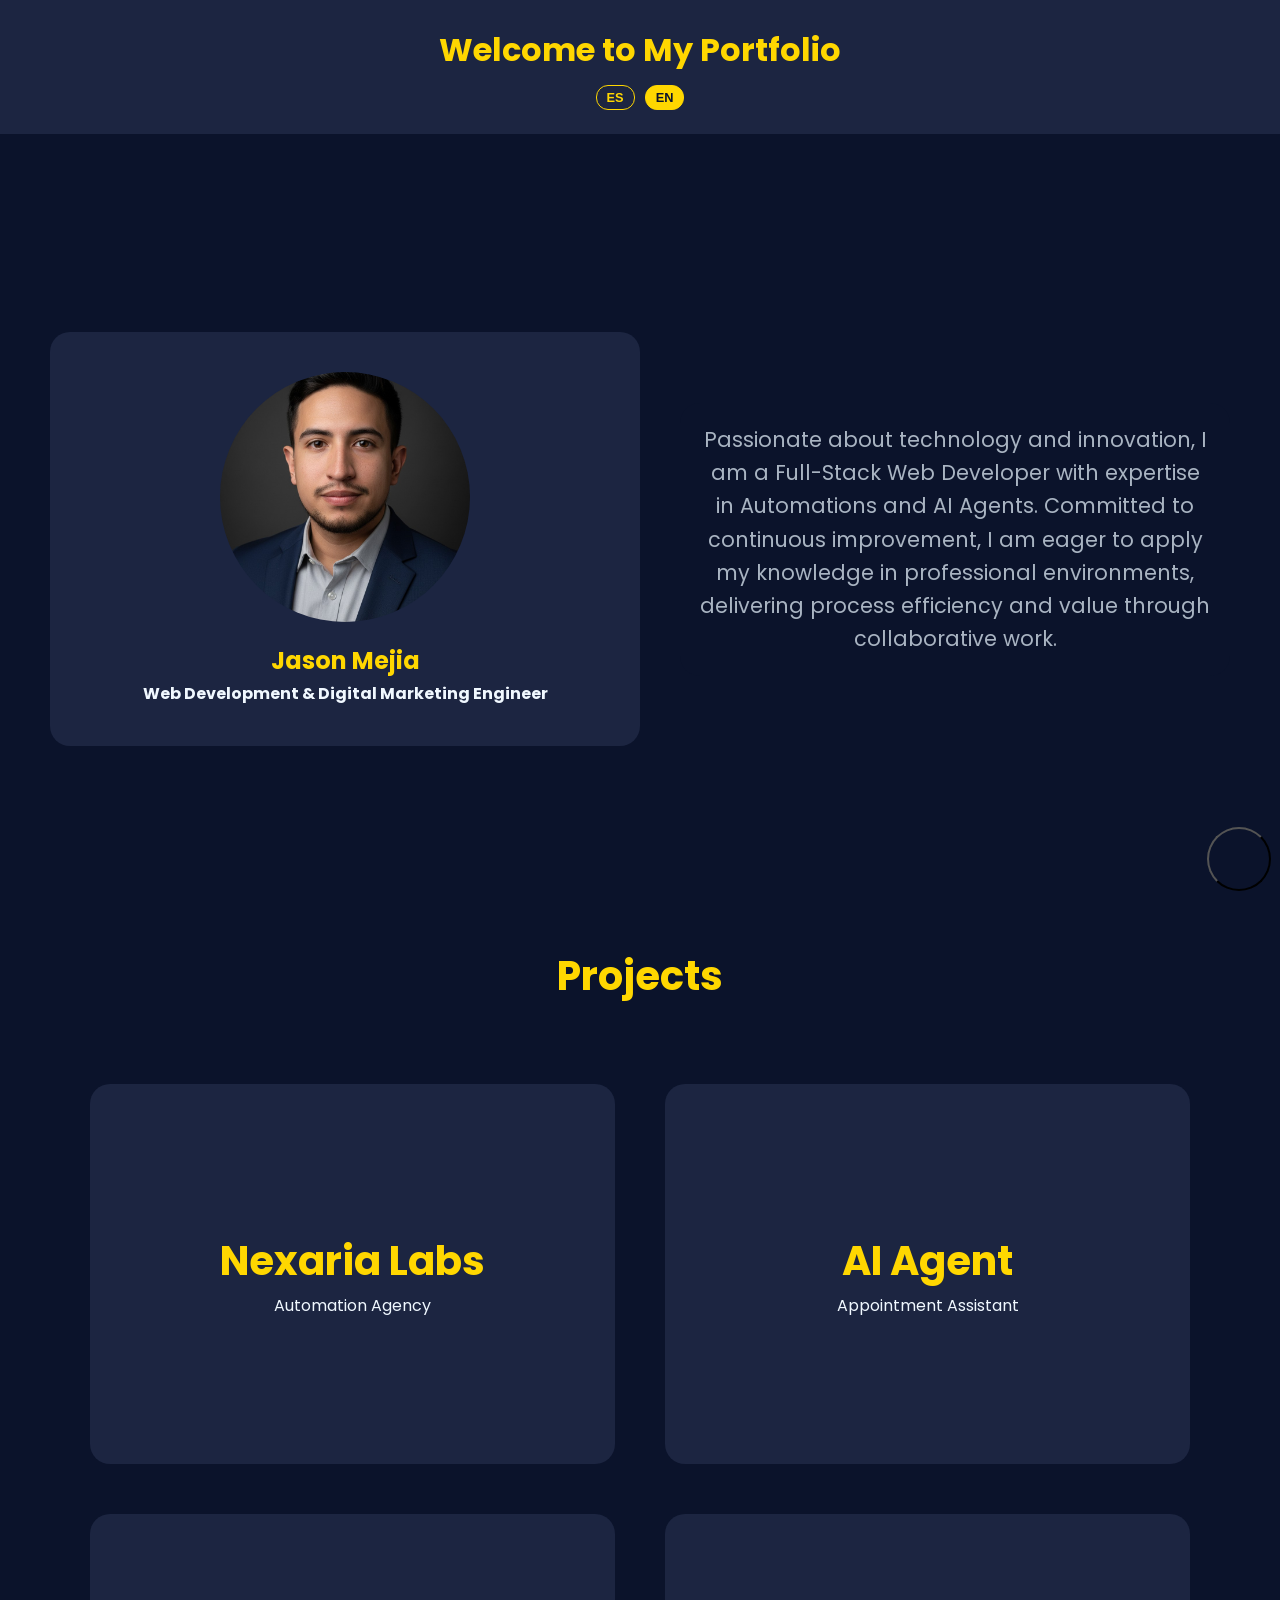
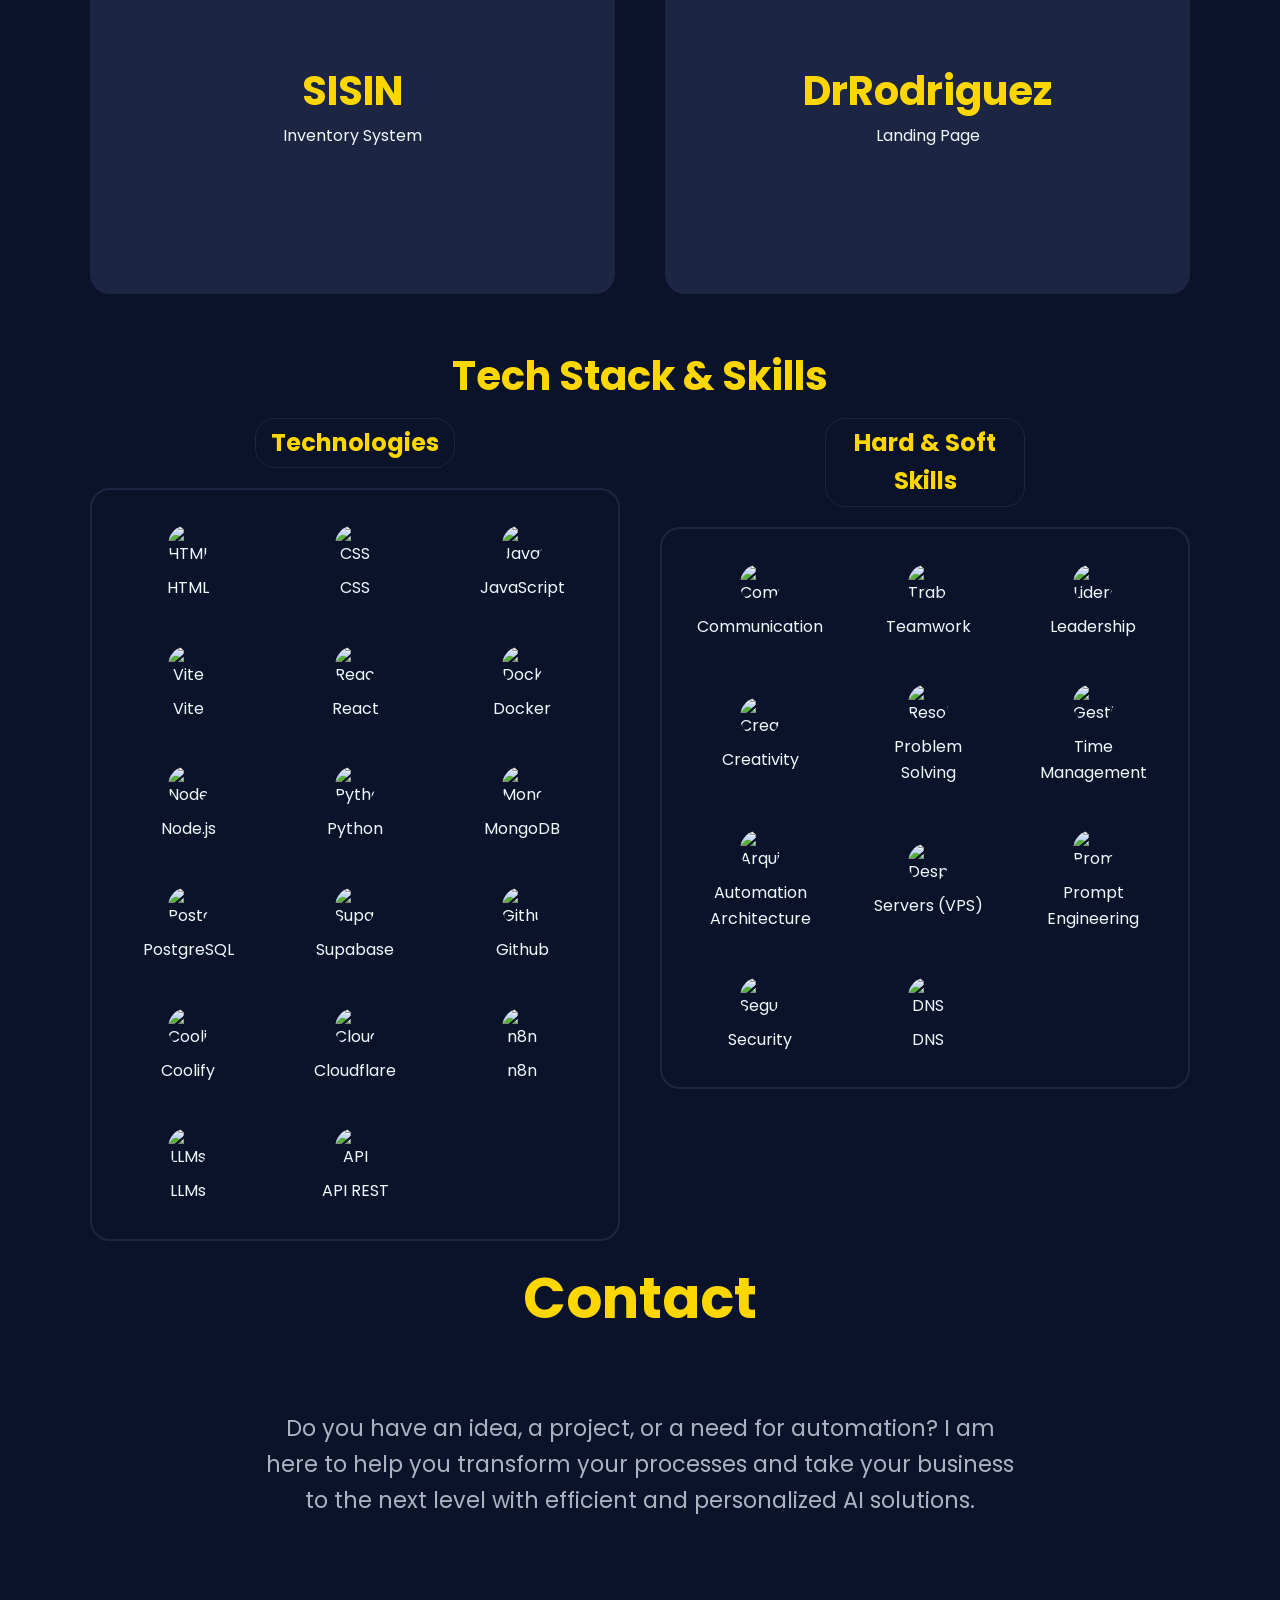
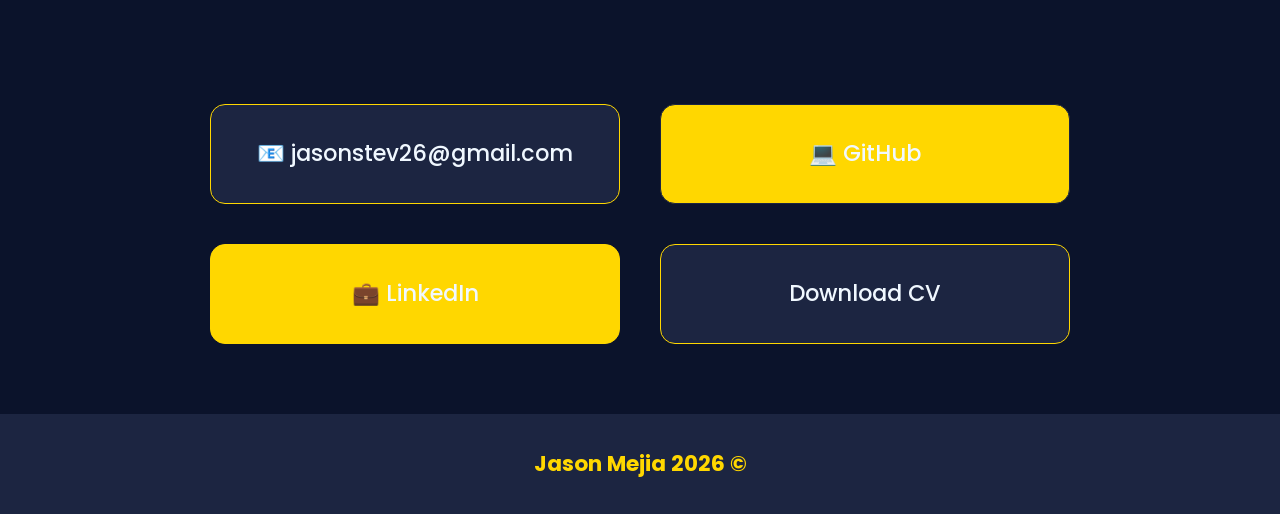
==== commit cb2bd06c: "Portafolio en Ingles P" ====
--- a/index.html
+++ b/index.html
@@ -45,7 +45,8 @@
 
       <div class="parrafo cardAboutme">
         <div>
-          <p data-i18n="hero-description">Apasionado por la tecnología e innovacion, Soy un Desarrollador Web Full-Stack con Experiencia
+          <p data-i18n="hero-description">Apasionado por la tecnología e innovacion, Soy un Desarrollador Web Full-Stack
+            con Experiencia
             en Automatizaciones y Agentes de Inteligencia Artificial. Comprometido con la mejora
             continua, con interés en aplicar mis conocimientos en entornos profesionales,
             aportando eficiencia en procesos y valor en trabajos colaborativos..</p>
@@ -74,7 +75,8 @@
                 <li>Lucide React</li>
               </ul>
               <div class="card-links">
-                <a href="https://github.com/JsonStev/NexariaWeb" target="_blank" class="btn-git" data-i18n="view-github">Ver en Github</a>
+                <a href="https://github.com/JsonStev/NexariaWeb" target="_blank" class="btn-git"
+                  data-i18n="view-github">Ver en Github</a>
                 <a href="https://nexarialabs.com/" target="_blank" class="btn-sitio" data-i18n="view-web">Ver Web</a>
                 <a href="./NexariaLabs.html" target="_blank" class="btn-git" data-i18n="view-more">Ver Mas</a>
               </div>
@@ -98,7 +100,8 @@
                 <li>Google APIs(Integraciones)</li>
               </ul>
               <div class="card-links">
-                <a href="https://wa.me/50588684946" target="_blank" class="btn-git" data-i18n="chat-agent">Hablar con Agente</a>
+                <a href="https://wa.me/50588684946" target="_blank" class="btn-git" data-i18n="chat-agent">Hablar con
+                  Agente</a>
               </div>
             </div>
           </div>
@@ -116,13 +119,14 @@
                 <li>Node.js & Express</li>
                 <li>MongoDB & Mongoose</li>
                 <li>Vanilla JS & Fetch API</li>
-                <li>HTML5 & CSS3 Moderno</li>
+                <li>HTML5 & CSS3</li>
                 <li>Bcrypt & Multer</li>
                 <li>Arquitectura MVC</li>
               </ul>
               <div class="card-links">
-                <a href="https://github.com/JsonStev/Sistema-de-Inventario" target="_blank" class="btn-git" data-i18n="view-github">Ver
-                   en Github</a>
+                <a href="https://github.com/JsonStev/Sistema-de-Inventario" target="_blank" class="btn-git"
+                  data-i18n="view-github">Ver
+                  en Github</a>
               </div>
             </div>
           </div>
@@ -142,8 +146,10 @@
                 <li>JavaScript</li>
               </ul>
               <div class="card-links">
-                <a href="https://github.com/JsonStev/DrRodriguez" target="_blank" class="btn-git" data-i18n="view-github">Ver en Github</a>
-                <a href="https://jsonstev.github.io/DrRodriguez/" target="_blank" class="btn-sitio" data-i18n="view-web">Ver Web</a>
+                <a href="https://github.com/JsonStev/DrRodriguez" target="_blank" class="btn-git"
+                  data-i18n="view-github">Ver en Github</a>
+                <a href="https://jsonstev.github.io/DrRodriguez/" target="_blank" class="btn-sitio"
+                  data-i18n="view-web">Ver Web</a>
               </div>
             </div>
           </div>
@@ -285,7 +291,8 @@
 
     <div id="Seccion4" class="Seccion Contacto">
       <h2 class="titulo" data-i18n="contact-title">Contacto</h2>
-      <p class="parrafo cardAboutme" data-i18n="contact-desc">¿Tienes una idea, un proyecto o una necesidad de automatización? Estoy aquí para
+      <p class="parrafo cardAboutme" data-i18n="contact-desc">¿Tienes una idea, un proyecto o una necesidad de
+        automatización? Estoy aquí para
         ayudarte a transformar tus procesos y llevar tu negocio al siguiente nivel con soluciones de IA eficientes y
         personalizadas.</p>
       <br>
--- a/css/estilos.css
+++ b/css/estilos.css
@@ -252,7 +252,7 @@
     background-color: transparent;
     perspective: 1000px;
     margin: 0;
-    height: 300px;
+    height: 330px;
     width: 100%;
     border-radius: 20px;
     transition: transform 0.3s ease, box-shadow 0.3s ease;
@@ -333,7 +333,7 @@
 }
 
 .tech-list li {
-    margin: 3px 0;
+    margin: 2px 0;
     font-size: 0.9rem;
     color: var(--secondtextColor);
 }
@@ -342,7 +342,7 @@
     display: flex;
     flex-wrap: wrap;
     justify-content: center;
-    gap: 10px;
+    gap: 8px;
     margin-top: 10px;
 }
 
@@ -805,7 +805,7 @@
     }
 
     .cards {
-        height: 350px;
+        height: 380px;
         margin: 0;
     }
 
